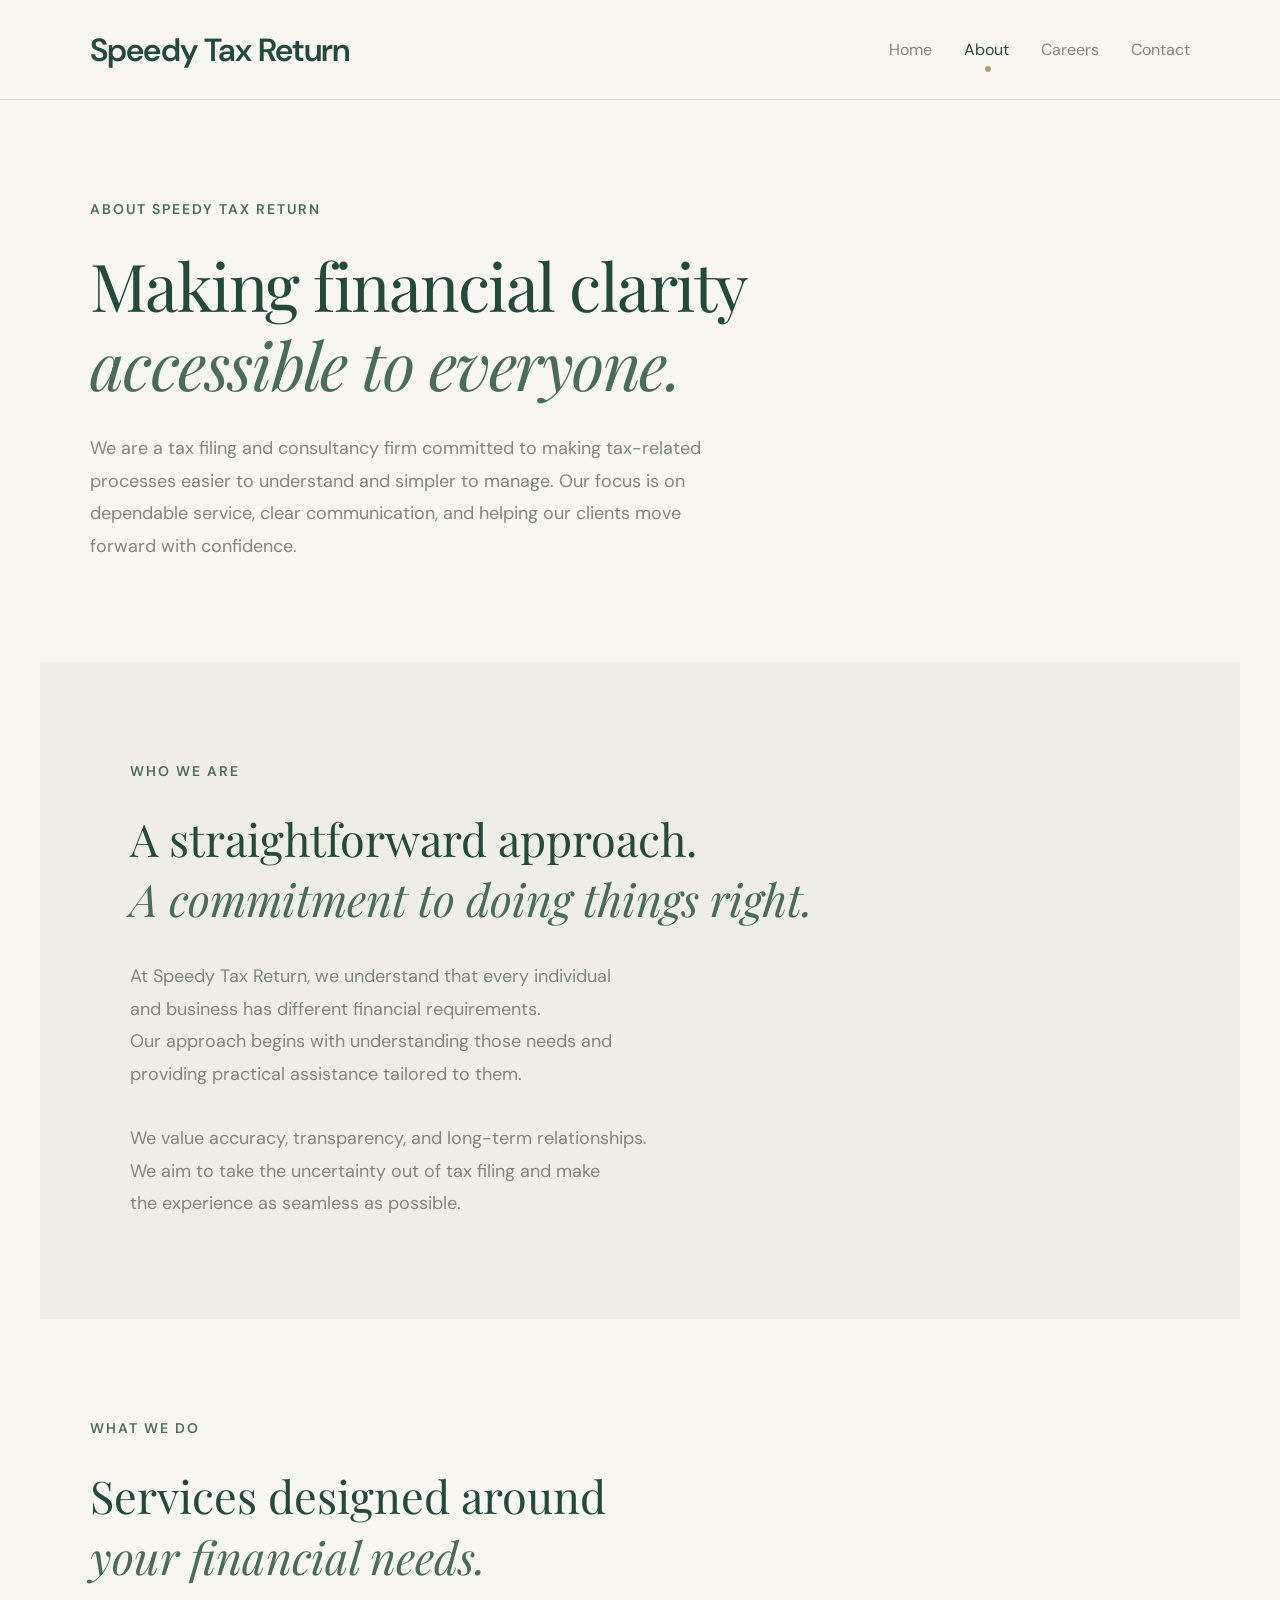
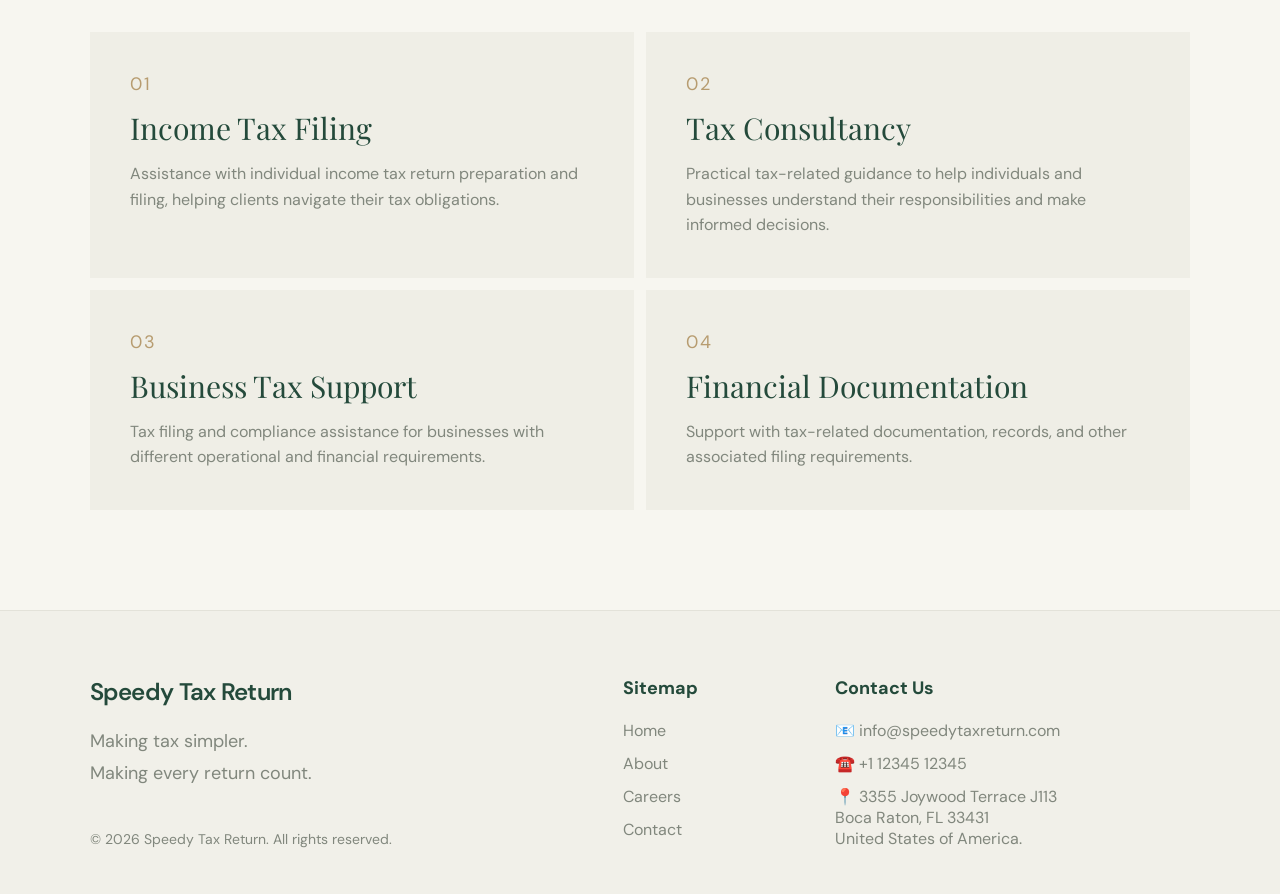
==== about.html @ 75166695 "initial commit" ====
<!DOCTYPE html>
<html lang="en">
<head>
  <meta charset="UTF-8">
  <meta name="viewport" content="width=device-width, initial-scale=1.0">

  <title>About Us | Speedy Tax Return</title>

  <link rel="preconnect" href="https://fonts.googleapis.com">
  <link rel="preconnect" href="https://fonts.gstatic.com" crossorigin>
  <link href="https://fonts.googleapis.com/css2?family=DM+Sans:wght@400;500;600;700&family=Playfair+Display:wght@400;500;600&display=swap" rel="stylesheet">

  <link rel="stylesheet" href="css/style.css">
</head>

<body>

<header class="header">
  <a href="index.html" class="brand">Speedy Tax Return</a>

  <button class="menu-toggle" aria-label="Toggle navigation" aria-expanded="false">
    <span></span>
    <span></span>
  </button>

  <nav class="navigation">
    <a href="index.html">Home</a>
    <a href="about.html" class="active">About</a>
    <a href="careers.html">Careers</a>
    <a href="#footer">Contact</a>
  </nav>
</header>

<main>

  <section class="page-hero">
    <span class="eyebrow">ABOUT SPEEDY TAX RETURN</span>

    <h1>
      Making financial clarity<br>
      <em>accessible to everyone.</em>
    </h1>

    <p>
      We are a tax filing and consultancy firm committed to making
      tax-related processes easier to understand and simpler to manage.
      Our focus is on dependable service, clear communication,
      and helping our clients move forward with confidence.
    </p>
  </section>

  <section class="about-intro">
    <span class="eyebrow">WHO WE ARE</span>

    <h2>
      A straightforward approach.<br>
      <em>A commitment to doing things right.</em>
    </h2>

    <p>
      At Speedy Tax Return, we understand that every individual
      and business has different financial requirements.
      Our approach begins with understanding those needs and
      providing practical assistance tailored to them.

      We value accuracy, transparency, and long-term relationships.
      We aim to take the uncertainty out of tax filing and make
      the experience as seamless as possible.
    </p>
  </section>

  <section class="services-section">

    <div class="services-heading">
      <span class="eyebrow">WHAT WE DO</span>

      <h2>
        Services designed around<br>
        <em>your financial needs.</em>
      </h2>
    </div>

    <div class="services-grid">

      <article class="service-card">
        <span class="service-number">01</span>
        <h3>Income Tax Filing</h3>
        <p>
          Assistance with individual income tax return preparation
          and filing, helping clients navigate their tax obligations.
        </p>
      </article>

      <article class="service-card">
        <span class="service-number">02</span>
        <h3>Tax Consultancy</h3>
        <p>
          Practical tax-related guidance to help individuals
          and businesses understand their responsibilities
          and make informed decisions.
        </p>
      </article>

      <article class="service-card">
        <span class="service-number">03</span>
        <h3>Business Tax Support</h3>
        <p>
          Tax filing and compliance assistance for businesses
          with different operational and financial requirements.
        </p>
      </article>

      <article class="service-card">
        <span class="service-number">04</span>
        <h3>Financial Documentation</h3>
        <p>
          Support with tax-related documentation, records,
          and other associated filing requirements.
        </p>
      </article>

    </div>
  </section>

</main>

<footer class="footer" id="footer">

  <div class="footer-brand">
    <a href="index.html" class="footer-company">Speedy Tax Return</a>

    <p>
      Making tax simpler.<br>
      Making every return count.
    </p>

    <span class="copyright">
      © 2026 Speedy Tax Return. All rights reserved.
    </span>
  </div>

  <div class="footer-columns">
    <div class="footer-column">
      <h3>Sitemap</h3>
      <a href="index.html">Home</a>
      <a href="about.html">About</a>
      <a href="careers.html">Careers</a>
      <a href="#footer">Contact</a>
    </div>

    <div class="footer-column">
      <h3>Contact Us</h3>
      <a href="mailto:info@speedytaxreturn.com">📧 info@speedytaxreturn.com</a>
      <a href="tel:+910000000000">☎️ +1 12345 12345</a>
      <p>📍 3355 Joywood Terrace J113<br>Boca Raton, FL 33431<br>United States of America.</p>
    </div>
  </div>

</footer>

<script src="js/script.js"></script>

</body>
</html>
---- css/style.css ----
/* =================================
   SPEEDY TAX RETURN
   GLOBAL DESIGN SYSTEM
================================= */

:root {
  --background: #F7F6F0;
  --surface: #EFEEE6;
  --green: #244A3B;
  --green-light: #496D59;
  --text: #303A32;
  --muted: #81877D;
  --border: #E3E2D9;
  --accent: #B79C70;

  --heading: 'Playfair Display', serif;
  --body: 'DM Sans', sans-serif;
  --container: 1200px;
}

* {
  margin: 0;
  padding: 0;
  box-sizing: border-box;
}

html {
  scroll-behavior: smooth;
  scroll-padding-top: 30px;
}

body {
  width: 100%;
  min-width: 320px;
  overflow-x: hidden;
  background: var(--background);
  color: var(--text);
  font-family: var(--body);
  -webkit-font-smoothing: antialiased;
}

a {
  color: inherit;
  text-decoration: none;
}

p {
  overflow-wrap: break-word;
}

/* =================================
   HEADER
================================= */

.header {
  width: 100%;
  min-height: 100px;
  padding: 0 7%;

  display: flex;
  align-items: center;
  justify-content: space-between;

  border-bottom: 1px solid var(--border);
  background: var(--background);

  position: relative;
  z-index: 10;
}

.brand {
  color: var(--green);
  font-size: 32px;
  font-weight: 600;
  letter-spacing: -0.7px;
  white-space: nowrap;
}

.navigation {
  display: flex;
  align-items: center;
  gap: 32px;
}

.navigation a {
  color: var(--muted);
  font-size: 16px;
  transition: color 0.3s ease;
  position: relative;
}

.navigation a:hover,
.navigation a.active {
  color: var(--green);
}

.navigation a.active::after {
  content: '';
  position: absolute;
  width: 6px;
  height: 6px;
  border-radius: 50%;
  background: var(--accent);
  bottom: -12px;
  left: 45%;
}

/* =================================
   COMMON TYPOGRAPHY
================================= */

.eyebrow {
  display: block;
  color: var(--green-light);
  font-size: 14px;
  font-weight: 600;
  letter-spacing: 2px;
  margin-bottom: 28px;
}

h1, h2 {
  font-family: var(--heading);
  font-weight: 400;
  color: var(--green);
}

h1 em, h2 em {
  color: var(--green-light);
  font-weight: 400;
}

.text-link {
  display: inline-flex;
  align-items: center;
  gap: 8px;

  color: var(--green);
  font-size: 16px;
  font-weight: 600;

  margin-top: 32px;
  padding-bottom: 2px;
  border-bottom: 1px solid var(--accent);

  transition: gap 0.3s ease;

  color: var(--green);
  font-size: 18px;
  font-weight: 500;
  border-bottom: 1px solid var(--accent);
  padding-bottom: 2px;
  white-space: nowrap;
}

.text-link:hover {
  gap: 12px;
}

/* =================================
   HOMEPAGE HERO
================================= */

.hero {
  width: 100%;
  min-height: 580px;
  padding: 100px 7%;

  display: flex;
  align-items: center;

  position: relative;
  overflow: hidden;
}

.hero-content {
  width: 100%;
  max-width: var(--container);
  position: relative;
  z-index: 2;
}

.hero h1,
.page-hero h1 {
  font-size: clamp(42px, 5.2vw, 66px);
  line-height: 1.2;
  letter-spacing: -1.5px;
}

.hero-content > p {
  max-width: 590px;
  margin-top: 24px;

  color: var(--muted);
  font-size: 18px;
  line-height: 1.8;
}

.hero-decoration {
  position: absolute;
  right: -120px;
  top: 65px;

  width: 430px;
  height: 430px;

  border: 1px solid #E5E4D9;
  border-radius: 50%;

  display: flex;
  align-items: center;
  justify-content: center;
  pointer-events: none;
}

.decoration-text {
  position: absolute;
  bottom: 55px;
  left: 50%;
  transform: translateX(-50%);

  white-space: nowrap;
  font-size: 8px;
  letter-spacing: 2px;
  color: var(--muted);
}

/* =================================
   INNER PAGE HERO
================================= */

.page-hero {
  width: 100%;
  padding: 100px 7%;
}

.page-hero > * {
  max-width: var(--container);
}

.page-hero .eyebrow {
  margin-bottom: 28px;
}

.page-hero > p {
  max-width: 620px;
  margin-top: 28px;

  color: var(--muted);
  font-size: 18px;
  line-height: 1.8;
}

/* =================================
   ABOUT PAGE
================================= */

.about-intro {
  max-width: 1200px;
  margin: auto;
  padding: 100px 7%;
  background: var(--surface);
}

.about-intro h2 {
  font-size: clamp(32px, 4vw, 45px);
}

.about-intro > p {
  color: var(--muted);
  font-size: 18px;
  line-height: 1.8;
  white-space: pre-line;
}

.services-section {
  padding: 100px 7%;
}

.services-heading,
.services-grid {
  max-width: var(--container);
}

.services-heading {
  margin-bottom: 45px;
}

.services-heading h2 {
  font-size: clamp(32px, 4vw, 45px);
  line-height: 1.35;
}

.services-grid {
  display: grid;
  grid-template-columns: repeat(2, minmax(0, 1fr));
  gap: 12px;
}

.service-card {
  min-width: 0;
  padding: 40px;
  background: var(--surface);
}

.service-number {
  color: var(--accent);
  font-size: 18px;
  letter-spacing: 2px;
}

.service-card h3 {
  margin-top: 12px;
  color: var(--green);
  font-family: var(--heading);
  font-weight: 400;
  font-size: 30px;
}

.service-card p {
  margin-top: 13px;
  color: var(--muted);
  font-size: 16px;
  line-height: 1.6;
}

/* =================================
   CAREERS PAGE
================================= */

.careers-content {
  max-width: 1200px;
  margin: auto;
  padding: 100px 7%;
}

.careers-heading {
  display: flex;
  justify-content: space-between;
  align-items: end;
  gap: 35px;
  margin-bottom: 24px;
}

.careers-heading .eyebrow {
  margin-bottom: 12px;
}

.careers-heading h2 {
  font-size: 42px;
}

.careers-heading > p {
  max-width: 350px;
  color: var(--muted);
  font-size: 14px;
  line-height: 1.9;
}

.job-list {
  width: 100%;
  border-top: 1px solid var(--border);
}

.job-item {
  min-height: 80px;
  padding: 25px 10px;

  display: flex;
  justify-content: space-between;
  align-items: center;
  gap: 20px;

  border-bottom: 1px solid var(--border);
  transition: padding 0.3s ease;
}

.job-item:hover {
  padding-left: 25px;
  background: var(--surface);
}

.job-item h3 {
  color: var(--green);
  font-family: var(--heading);
  font-size: 24px;
  font-weight: 400;
  margin-bottom: 8px;
}

.job-item span {
  font-size: 16px;
  color: var(--muted);
}

.job-item a {
  color: var(--green);
  font-size: 18px;
  font-weight: 500;
  border-bottom: 1px solid var(--accent);
  padding-bottom: 2px;
  white-space: nowrap;
}

.general-application {
  margin-top: 70px;
  padding: 40px;
  background: var(--surface);
}

.general-application h3 {
  color: var(--green);
  font-family: var(--heading);
  font-size: 30px;
  font-weight: 400;
}

.general-application p {
  color: var(--muted);
  font-size: 18px;
  margin-top: 12px;
  line-height: 1.8;
}

/* =================================
   FOOTER
================================= */

.footer {
  width: 100%;
  padding: 65px 7% 45px;

  border-top: 1px solid var(--border);
  background: #F1F0E9;

  display: grid;
  grid-template-columns: 1fr 1.2fr;
  gap: 60px;
}

.footer-brand {
  display: flex;
  flex-direction: column;
  align-items: flex-start;
}

.footer-company {
  color: var(--green);
  font-size: 24px;
  font-weight: 600;
  letter-spacing: -0.7px;
}

.footer-brand > p {
  color: var(--muted);
  font-size: 18px;
  line-height: 1.8;
  margin-top: 18px;
}

.copyright {
  color: var(--muted);
  font-size: 14px;
  padding-top: 40px;
}

.footer-columns {
  display: grid;
  grid-template-columns: 1fr 2fr;
  gap: 35px;
  min-width: 0;
}

.footer-column {
  min-width: 0;
  display: flex;
  flex-direction: column;
  align-items: flex-start;
  gap: 12px;
}

.footer-column h3 {
  color: var(--green);
  font-size: 18px;
  margin-bottom: 8px;
}

.footer-column a,
.footer-column p {
  color: var(--muted);
  font-size: 16px;
  overflow-wrap: anywhere;
  transition: color 0.3s ease;
}

.footer-column a:hover {
  color: var(--green);
}

/* =================================
   MOBILE MENU
================================= */

.menu-toggle {
  display: none;
  border: 0;
  background: transparent;
  cursor: pointer;
  padding: 8px;
}

.menu-toggle span {
  display: block;
  width: 23px;
  height: 2px;
  background: var(--green);
  margin: 6px 0;
  transition: 0.3s ease;
}

/* =================================
   RESPONSIVE DESIGN
================================= */

@media (max-width: 768px) {

  .header {
    min-height: 78px;
    padding: 0 6%;
  }

  .brand {
    font-size: 17px;
  }

  .menu-toggle {
    display: block;
  }

  .navigation {
    display: none;
    position: absolute;
    top: 78px;
    left: 0;

    width: 100%;
    padding: 25px 6%;

    background: var(--background);
    border-bottom: 1px solid var(--border);

    flex-direction: column;
    align-items: flex-start;
    gap: 24px;
  }

  .navigation.open {
    display: flex;
  }

  .navigation a.active::after {
    display: none;
  }

  .hero {
    min-height: 540px;
    padding: 85px 7%;
  }

  .hero h1,
  .page-hero h1 {
    font-size: 43px;
  }

  .hero-decoration {
    right: -300px;
    opacity: 0.35;
  }

  .page-hero {
    padding: 80px 7%;
  }

  .about-intro {
    padding: 75px 7%;
  }

  .services-section {
    padding: 75px 7%;
  }

  .service-card {
    padding: 28px;
  }

  .values-section {
    padding: 75px 7%;
  }

  .values-grid {
    grid-template-columns: 1fr;
    gap: 30px;
  }

  .careers-content {
    padding: 75px 7%;
  }

  .careers-heading {
    flex-direction: column;
    align-items: flex-start;
    gap: 20px;
  }

  .careers-heading h2 {
    font-size: 34px;
  }

  .footer {
    grid-template-columns: 1fr;
    gap: 45px;
    padding: 50px 7% 35px;
  }

  .copyright {
    margin-top: 25px;
    padding-top: 0;
  }
}

/* =================================
   SMALL MOBILE SCREENS
================================= */

@media (max-width: 480px) {

  .hero h1,
  .page-hero h1 {
    font-size: 37px;
  }

  .hero-content > p,
  .page-hero > p {
    font-size: 13px;
  }

  .services-grid {
    grid-template-columns: 1fr;
  }

  .service-card {
    padding: 30px 25px;
  }

  .values-section h2 {
    font-size: 32px;
  }

  .job-item {
    align-items: flex-start;
    flex-direction: column;
    gap: 15px;
  }

  .general-application {
    padding: 30px 25px;
  }

  .footer-columns {
    grid-template-columns: 1fr 1fr;
    gap: 20px;
  }

  .footer-company {
    font-size: 19px;
  }
}

@media (prefers-reduced-motion: reduce) {
  html {
    scroll-behavior: auto;
  }

  *,
  *::before,
  *::after {
    transition-duration: 0.01ms !important;
  }
}
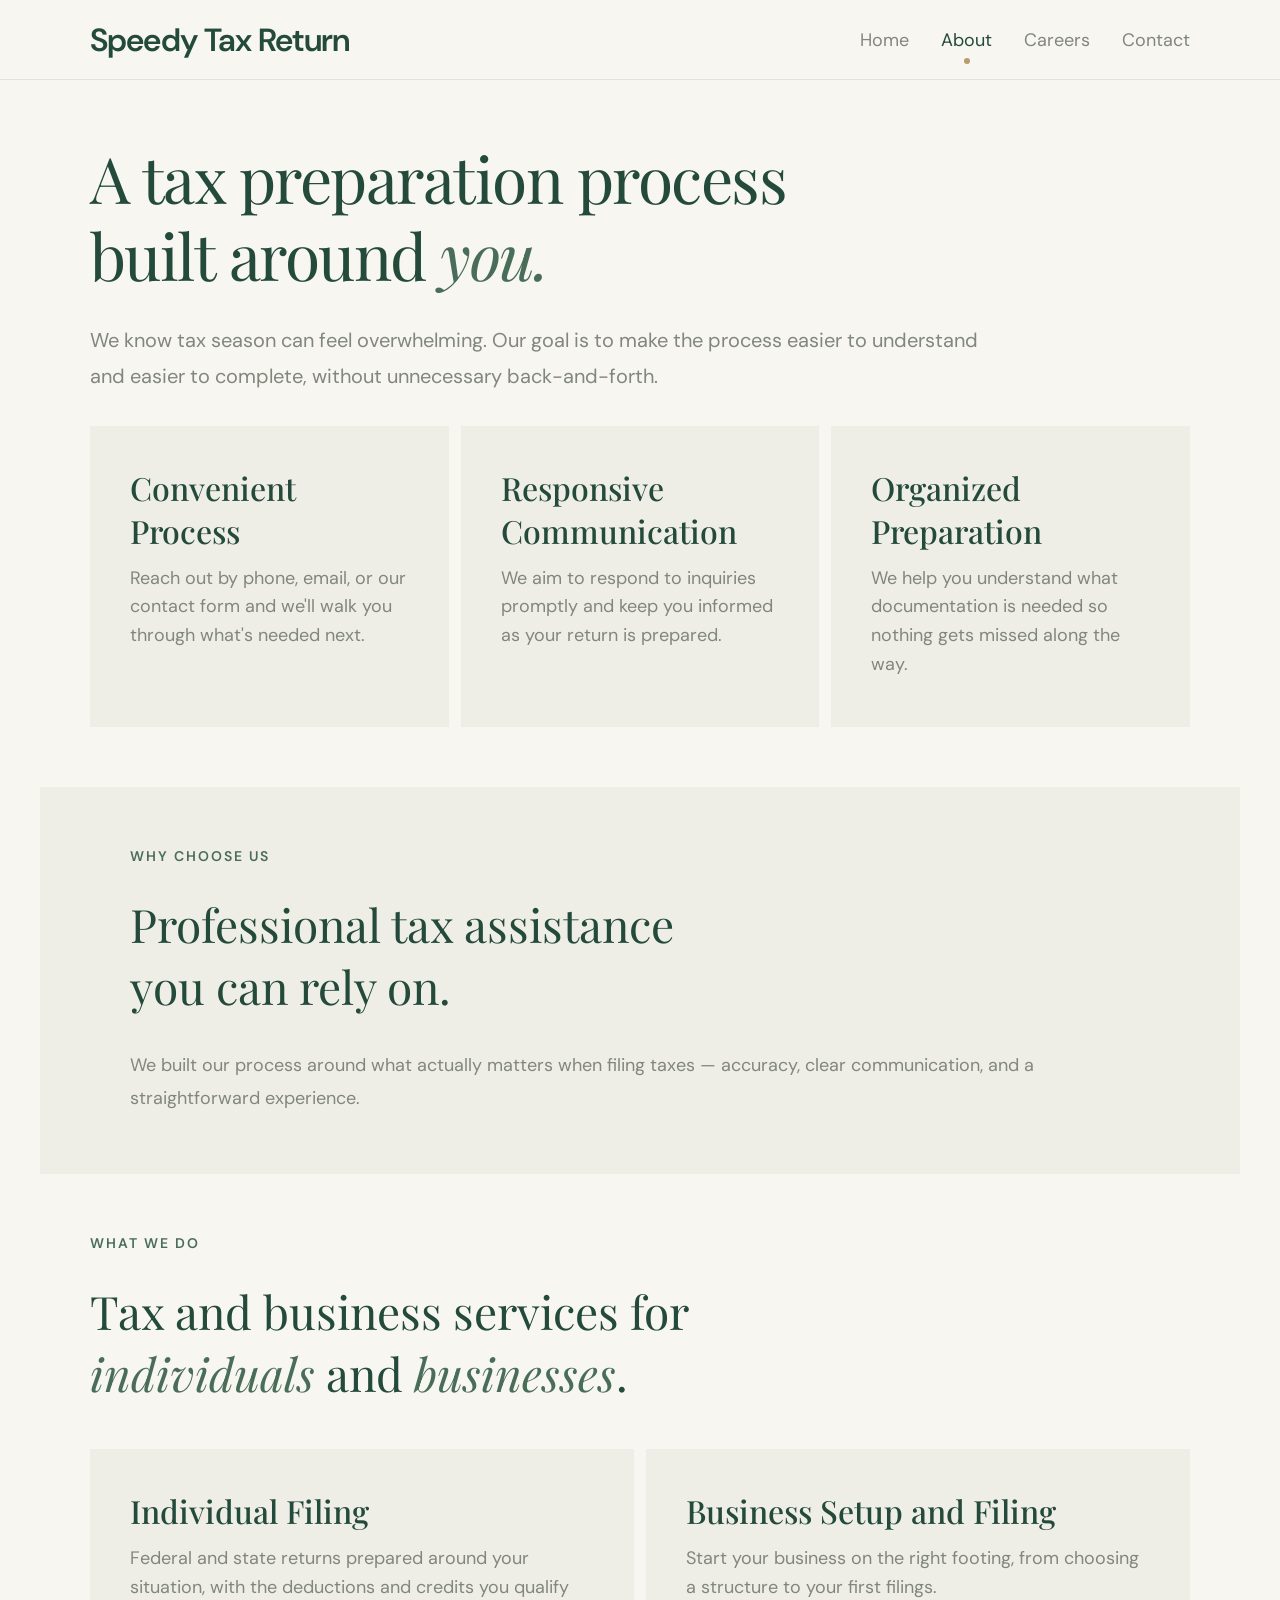
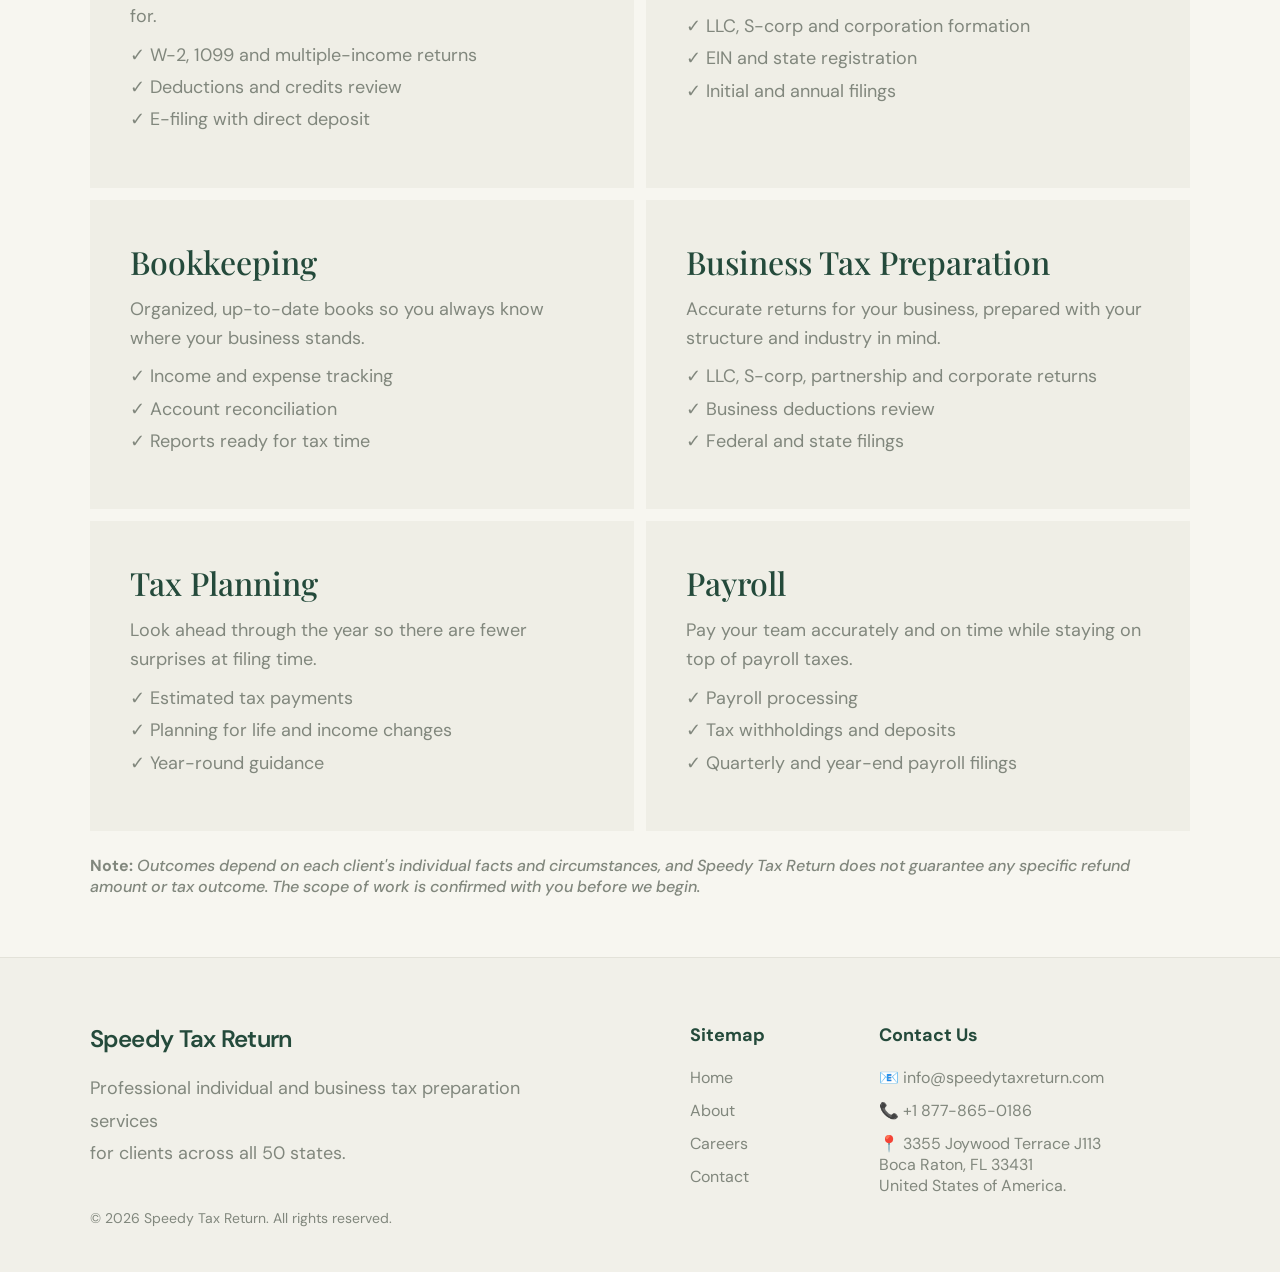
==== commit 5c4beb27: "updates" ====
--- a/about.html
+++ b/about.html
@@ -32,94 +32,169 @@
 </header>
 
 <main>
-
+<!-- 
   <section class="page-hero">
-    <span class="eyebrow">ABOUT SPEEDY TAX RETURN</span>
-
     <h1>
-      Making financial clarity<br>
-      <em>accessible to everyone.</em>
+      A tax preparation process<br>built around <em>you.</em>
     </h1>
 
     <p>
-      We are a tax filing and consultancy firm committed to making
-      tax-related processes easier to understand and simpler to manage.
-      Our focus is on dependable service, clear communication,
-      and helping our clients move forward with confidence.
+      We know tax season can feel overwhelming. Our goal is to make the process easier to understand and easier to complete, without unnecessary back-and-forth.
+    </p>
+
+    <div>
+        <li>Convenient Process</li>
+        Reach out by phone, email, or our contact form and we'll walk you through what's needed next.
+        
+        <li>Responsive Communication</li>
+        We aim to respond to inquiries promptly and keep you informed as your return is prepared.
+        
+        <li>Organized Preparation</li>
+        We help you understand what documentation is needed so nothing gets missed along the way.
+    </div>
+  </section> -->
+
+
+  <section class="page-hero">
+
+      <h1>
+        A tax preparation process<br>built around <em>you.</em>
+      </h1>
+
+      <p>
+        We know tax season can feel overwhelming. Our goal is to make the process easier to understand and easier to complete, without unnecessary back-and-forth.
+      </p>
+
+    <section class="services-section">
+      <div class="services-heading">
+        <div class="services-grid">
+
+          <article class="service-card">
+            <span class="service-number"></span>
+            <h3>Convenient<br>Process</h3>
+            <p>
+                Reach out by phone, email, or our contact form and we'll walk you through what's needed next.
+            </p>
+          </article>
+
+          <article class="service-card">
+            <span class="service-number"></span>
+            <h3>Responsive Communication</h3>
+            <p>
+                We aim to respond to inquiries promptly and keep you informed as your return is prepared.
+            </p>
+          </article>
+
+          <article class="service-card">
+            <span class="service-number"></span>
+            <h3>Organized Preparation</h3>
+            <p>
+                We help you understand what documentation is needed so nothing gets missed along the way.
+            </p>
+          </article>
+        </div>
+    </div>
+  </section>
+</section>
+
+
+  <section class="about-intro">
+    <span class="eyebrow">WHY CHOOSE US</span>
+
+    <h2>
+     Professional tax assistance <br>you can rely on.
+    </h2>
+
+    <p>
+      We built our process around what actually matters when filing taxes — accuracy, clear communication, and a straightforward experience.
     </p>
   </section>
 
-  <section class="about-intro">
-    <span class="eyebrow">WHO WE ARE</span>
-
-    <h2>
-      A straightforward approach.<br>
-      <em>A commitment to doing things right.</em>
-    </h2>
-
-    <p>
-      At Speedy Tax Return, we understand that every individual
-      and business has different financial requirements.
-      Our approach begins with understanding those needs and
-      providing practical assistance tailored to them.
-
-      We value accuracy, transparency, and long-term relationships.
-      We aim to take the uncertainty out of tax filing and make
-      the experience as seamless as possible.
-    </p>
-  </section>
-
   <section class="services-section">
 
     <div class="services-heading">
       <span class="eyebrow">WHAT WE DO</span>
 
       <h2>
-        Services designed around<br>
-        <em>your financial needs.</em>
+        Tax and business services for <br><em>individuals</em> and <em>businesses</em>.
       </h2>
     </div>
 
     <div class="services-grid">
 
       <article class="service-card">
-        <span class="service-number">01</span>
-        <h3>Income Tax Filing</h3>
+        <span class="service-number"></span>
+        <h3>Individual Filing</h3>
         <p>
-          Assistance with individual income tax return preparation
-          and filing, helping clients navigate their tax obligations.
+          Federal and state returns prepared around your situation, with the deductions and credits you qualify for.
+            <li>W-2, 1099 and multiple-income returns</li>
+            <li>Deductions and credits review</li>
+            <li>E-filing with direct deposit</li>
         </p>
       </article>
 
       <article class="service-card">
-        <span class="service-number">02</span>
-        <h3>Tax Consultancy</h3>
+          <span class="service-number"></span>
+          <h3>Business Setup and Filing</h3>
+          <p>
+            Start your business on the right footing, from choosing a structure to your first filings.
+              <li>LLC, S-corp and corporation formation</li>
+              <li>EIN and state registration</li>
+              <li>Initial and annual filings</li>
+          </p>
+      </article>
+
+      <article class="service-card">
+          <span class="service-number"></span>
+          <h3>Bookkeeping</h3>
+          <p>
+            Organized, up-to-date books so you always know where your business stands.
+              <li>Income and expense tracking</li>
+              <li>Account reconciliation</li>
+              <li>Reports ready for tax time</li>
+          </p>
+      </article>
+
+      <article class="service-card">
+          <span class="service-number"></span>
+          <h3>Business Tax Preparation</h3>
+          <p>
+            Accurate returns for your business, prepared with your structure and industry in mind.
+              <li>LLC, S-corp, partnership and corporate returns</li>
+              <li>Business deductions review</li>
+              <li>Federal and state filings</li>
+          </p>
+      </article>
+
+      <article class="service-card">
+          <span class="service-number"></span>
+          <h3>Tax Planning</h3>
+          <p>
+            Look ahead through the year so there are fewer surprises at filing time.
+              <li>Estimated tax payments</li>
+              <li>Planning for life and income changes</li>
+              <li>Year-round guidance</li>
+          </p>
+      </article>
+
+      <article class="service-card">
+          <span class="service-number"></span>
+          <h3>Payroll</h3>
+          <p>
+            Pay your team accurately and on time while staying on top of payroll taxes.
+              <li>Payroll processing</li>
+              <li>Tax withholdings and deposits</li>
+              <li>Quarterly and year-end payroll filings</li>
+          </p>
+      </article>
+    </div>
+
+    <div class="service-disclaimer">
         <p>
-          Practical tax-related guidance to help individuals
-          and businesses understand their responsibilities
-          and make informed decisions.
+            <strong>Note:</strong> <em>Outcomes depend on each client's individual facts and circumstances, and Speedy Tax Return does not guarantee any specific refund amount or tax outcome. The scope of work is confirmed with you before we begin.</em>
         </p>
-      </article>
-
-      <article class="service-card">
-        <span class="service-number">03</span>
-        <h3>Business Tax Support</h3>
-        <p>
-          Tax filing and compliance assistance for businesses
-          with different operational and financial requirements.
-        </p>
-      </article>
-
-      <article class="service-card">
-        <span class="service-number">04</span>
-        <h3>Financial Documentation</h3>
-        <p>
-          Support with tax-related documentation, records,
-          and other associated filing requirements.
-        </p>
-      </article>
-
-    </div>
+    </div>
+    
   </section>
 
 </main>
@@ -130,8 +205,8 @@
     <a href="index.html" class="footer-company">Speedy Tax Return</a>
 
     <p>
-      Making tax simpler.<br>
-      Making every return count.
+      Professional individual and business tax preparation
+      services <br>for clients across all 50 states.
     </p>
 
     <span class="copyright">
@@ -151,7 +226,7 @@
     <div class="footer-column">
       <h3>Contact Us</h3>
       <a href="mailto:info@speedytaxreturn.com">📧 info@speedytaxreturn.com</a>
-      <a href="tel:+910000000000">☎️ +1 12345 12345</a>
+      <a href="tel:+910000000000">📞 +1 877-865-0186</a>
       <p>📍 3355 Joywood Terrace J113<br>Boca Raton, FL 33431<br>United States of America.</p>
     </div>
   </div>
--- a/css/style.css
+++ b/css/style.css
@@ -1,4 +1,3 @@
-
 /* =================================
    SPEEDY TAX RETURN
    GLOBAL DESIGN SYSTEM
@@ -55,18 +54,20 @@
 
 .header {
   width: 100%;
-  min-height: 100px;
+  min-height: 80px;
   padding: 0 7%;
 
   display: flex;
+  position: sticky;
   align-items: center;
   justify-content: space-between;
 
   border-bottom: 1px solid var(--border);
+  
+  top: 0;
+  left: 0;
+  z-index: 9999;
   background: var(--background);
-
-  position: relative;
-  z-index: 10;
 }
 
 .brand {
@@ -85,7 +86,7 @@
 
 .navigation a {
   color: var(--muted);
-  font-size: 16px;
+  font-size: 18px;
   transition: color 0.3s ease;
   position: relative;
 }
@@ -136,15 +137,323 @@
   gap: 8px;
 
   color: var(--green);
-  font-size: 16px;
+  font-size: 20px;
   font-weight: 600;
 
-  margin-top: 32px;
+  margin-top: 12px;
   padding-bottom: 2px;
   border-bottom: 1px solid var(--accent);
 
   transition: gap 0.3s ease;
-
+  white-space: nowrap;
+}
+
+.text-link:hover {
+  gap: 12px;
+}
+
+/* =================================
+   HOMEPAGE HERO
+================================= */
+
+.hero {
+  width: 100%;
+  min-height: 580px;
+  padding: 60px 7%;
+
+  display: flex;
+  align-items: center;
+
+  position: relative;
+  overflow: hidden;
+}
+
+.hero-content {
+  width: 100%;
+  max-width: var(--container);
+  position: relative;
+  z-index: 2;
+}
+
+.hero h1,
+.page-hero h1 {
+  font-size: 64px;
+  line-height: 1.2;
+  letter-spacing: -1.5px;
+}
+
+.info-card {
+    max-width: 675px;
+    font-size: 20px;
+    margin-top: 40px;
+    padding: 24px;
+    background: var(--surface);
+}
+
+.info-card h2 {
+    font-family: var(--body);
+    font-weight: 500;
+}
+
+.info-card p {
+    font-size: 20px;
+    margin-top: 12px;
+    color: var(--muted);
+
+}
+
+.hero-content > p {
+  max-width: 900px;
+  margin-top: 24px;
+
+  color: var(--muted);
+  font-size: 20px;
+  line-height: 1.8;
+}
+
+
+/* =================================
+   PAGE HERO SERVICES OVERRIDES
+================================= */
+
+.page-hero .services-section {
+    width: 100%;
+    max-width: var(--container);
+    margin: auto;
+    margin-top: 32px;
+    padding: 0;
+}
+
+.page-hero .services-heading {
+    max-width: 100%;
+    margin: 0;
+}
+
+.page-hero .services-grid {
+    max-width: 100%;
+    grid-template-columns: repeat(3, minmax(0, 1fr));
+    /*gap: 16px;*/
+}
+
+
+.hero-decoration {
+  position: absolute;
+  right: -120px;
+  top: 65px;
+
+  width: 430px;
+  height: 430px;
+
+  border: 1px solid #E5E4D9;
+  border-radius: 50%;
+
+  display: flex;
+  align-items: center;
+  justify-content: center;
+  pointer-events: none;
+}
+
+.decoration-text {
+  position: absolute;
+  bottom: 55px;
+  left: 50%;
+  transform: translateX(-50%);
+
+  white-space: nowrap;
+  font-size: 8px;
+  letter-spacing: 2px;
+  color: var(--muted);
+}
+
+
+
+/* =================================
+   INNER PAGE HERO
+================================= */
+
+.page-hero {
+  width: 100%;
+  padding: 60px 7%;
+}
+
+.page-hero > * {
+  max-width: var(--container);
+}
+
+.page-hero .eyebrow {
+  margin-bottom: 28px;
+}
+
+.page-hero > p {
+  max-width: 900px;
+  margin-top: 28px;
+
+  color: var(--muted);
+  font-size: 20px;
+  line-height: 1.8;
+}
+
+/* =================================
+   ABOUT PAGE
+================================= */
+
+.about-intro {
+  max-width: 1200px;
+  margin: auto;
+  padding: 60px 7%;
+  background: var(--surface);
+}
+
+.about-intro h2 {
+  font-size: 46px;
+}
+
+.about-intro > p {
+  color: var(--muted);
+  font-size: 18px;
+  line-height: 1.8;
+  white-space: pre-line;
+}
+
+.services-section {
+  padding: 60px 7%;
+}
+
+.services-heading,
+.services-grid {
+  max-width: var(--container);
+}
+
+.services-heading {
+  margin-bottom: 45px;
+}
+
+.services-heading h2 {
+  font-size: 46px;
+  line-height: 1.35;
+}
+
+.services-grid {
+  display: grid;
+  grid-template-columns: repeat(2, minmax(0, 1fr));
+  gap: 12px;
+}
+
+.service-card {
+  min-width: 0;
+  padding: 40px;
+  background: var(--surface);
+}
+
+.service-number {
+  color: var(--accent);
+  font-size: 18px;
+  letter-spacing: 2px;
+}
+
+.service-card h3 {
+  color: var(--green);
+  font-family: var(--heading);
+  font-weight: 500;
+  font-size: 32px;
+}
+
+.service-card p {
+  margin-top: 12px;
+  color: var(--muted);
+  font-size: 18px;
+  line-height: 1.6;
+  margin-bottom: 8px;
+}
+
+.service-card li {
+  font-size: 18px;
+  color: var(--muted);
+  line-height: 1.8;
+  list-style-position: inside;
+}
+
+.service-card li::marker {
+  content: "✓ ";
+}
+
+.service-disclaimer {
+    margin-top: 24px;
+    color: var(--muted);
+    font-size: 16px;
+    font-weight: 500;
+}
+
+/* =================================
+   CAREERS PAGE
+================================= */
+
+.careers-content {
+  max-width: 1200px;
+  margin: auto;
+  padding: 0 7% 40px 7%;
+}
+
+.careers-heading {
+  display: flex;
+  justify-content: space-between;
+  align-items: end;
+  gap: 35px;
+  margin-bottom: 24px;
+}
+
+.careers-heading .eyebrow {
+  margin-bottom: 12px;
+}
+
+.careers-heading h2 {
+  font-size: 42px;
+}
+
+.careers-heading > p {
+  max-width: 350px;
+  color: var(--muted);
+  font-size: 14px;
+  line-height: 1.8;
+}
+
+.job-list {
+  width: 100%;
+  border-top: 1px solid var(--border);
+}
+
+.job-item {
+  min-height: 80px;
+  padding: 25px 10px;
+
+  display: flex;
+  justify-content: space-between;
+  align-items: center;
+  gap: 20px;
+
+  border-bottom: 1px solid var(--border);
+  transition: padding 0.3s ease;
+}
+
+.job-item:hover {
+  padding-left: 25px;
+  background: var(--surface);
+}
+
+.job-item h3 {
+  color: var(--green);
+  font-family: var(--heading);
+  font-size: 24px;
+  font-weight: 400;
+  margin-bottom: 8px;
+}
+
+.job-item span {
+  font-size: 16px;
+  color: var(--muted);
+}
+
+.job-item a {
   color: var(--green);
   font-size: 18px;
   font-weight: 500;
@@ -153,255 +462,6 @@
   white-space: nowrap;
 }
 
-.text-link:hover {
-  gap: 12px;
-}
-
-/* =================================
-   HOMEPAGE HERO
-================================= */
-
-.hero {
-  width: 100%;
-  min-height: 580px;
-  padding: 100px 7%;
-
-  display: flex;
-  align-items: center;
-
-  position: relative;
-  overflow: hidden;
-}
-
-.hero-content {
-  width: 100%;
-  max-width: var(--container);
-  position: relative;
-  z-index: 2;
-}
-
-.hero h1,
-.page-hero h1 {
-  font-size: clamp(42px, 5.2vw, 66px);
-  line-height: 1.2;
-  letter-spacing: -1.5px;
-}
-
-.hero-content > p {
-  max-width: 590px;
-  margin-top: 24px;
-
-  color: var(--muted);
-  font-size: 18px;
-  line-height: 1.8;
-}
-
-.hero-decoration {
-  position: absolute;
-  right: -120px;
-  top: 65px;
-
-  width: 430px;
-  height: 430px;
-
-  border: 1px solid #E5E4D9;
-  border-radius: 50%;
-
-  display: flex;
-  align-items: center;
-  justify-content: center;
-  pointer-events: none;
-}
-
-.decoration-text {
-  position: absolute;
-  bottom: 55px;
-  left: 50%;
-  transform: translateX(-50%);
-
-  white-space: nowrap;
-  font-size: 8px;
-  letter-spacing: 2px;
-  color: var(--muted);
-}
-
-/* =================================
-   INNER PAGE HERO
-================================= */
-
-.page-hero {
-  width: 100%;
-  padding: 100px 7%;
-}
-
-.page-hero > * {
-  max-width: var(--container);
-}
-
-.page-hero .eyebrow {
-  margin-bottom: 28px;
-}
-
-.page-hero > p {
-  max-width: 620px;
-  margin-top: 28px;
-
-  color: var(--muted);
-  font-size: 18px;
-  line-height: 1.8;
-}
-
-/* =================================
-   ABOUT PAGE
-================================= */
-
-.about-intro {
-  max-width: 1200px;
-  margin: auto;
-  padding: 100px 7%;
-  background: var(--surface);
-}
-
-.about-intro h2 {
-  font-size: clamp(32px, 4vw, 45px);
-}
-
-.about-intro > p {
-  color: var(--muted);
-  font-size: 18px;
-  line-height: 1.8;
-  white-space: pre-line;
-}
-
-.services-section {
-  padding: 100px 7%;
-}
-
-.services-heading,
-.services-grid {
-  max-width: var(--container);
-}
-
-.services-heading {
-  margin-bottom: 45px;
-}
-
-.services-heading h2 {
-  font-size: clamp(32px, 4vw, 45px);
-  line-height: 1.35;
-}
-
-.services-grid {
-  display: grid;
-  grid-template-columns: repeat(2, minmax(0, 1fr));
-  gap: 12px;
-}
-
-.service-card {
-  min-width: 0;
-  padding: 40px;
-  background: var(--surface);
-}
-
-.service-number {
-  color: var(--accent);
-  font-size: 18px;
-  letter-spacing: 2px;
-}
-
-.service-card h3 {
-  margin-top: 12px;
-  color: var(--green);
-  font-family: var(--heading);
-  font-weight: 400;
-  font-size: 30px;
-}
-
-.service-card p {
-  margin-top: 13px;
-  color: var(--muted);
-  font-size: 16px;
-  line-height: 1.6;
-}
-
-/* =================================
-   CAREERS PAGE
-================================= */
-
-.careers-content {
-  max-width: 1200px;
-  margin: auto;
-  padding: 100px 7%;
-}
-
-.careers-heading {
-  display: flex;
-  justify-content: space-between;
-  align-items: end;
-  gap: 35px;
-  margin-bottom: 24px;
-}
-
-.careers-heading .eyebrow {
-  margin-bottom: 12px;
-}
-
-.careers-heading h2 {
-  font-size: 42px;
-}
-
-.careers-heading > p {
-  max-width: 350px;
-  color: var(--muted);
-  font-size: 14px;
-  line-height: 1.9;
-}
-
-.job-list {
-  width: 100%;
-  border-top: 1px solid var(--border);
-}
-
-.job-item {
-  min-height: 80px;
-  padding: 25px 10px;
-
-  display: flex;
-  justify-content: space-between;
-  align-items: center;
-  gap: 20px;
-
-  border-bottom: 1px solid var(--border);
-  transition: padding 0.3s ease;
-}
-
-.job-item:hover {
-  padding-left: 25px;
-  background: var(--surface);
-}
-
-.job-item h3 {
-  color: var(--green);
-  font-family: var(--heading);
-  font-size: 24px;
-  font-weight: 400;
-  margin-bottom: 8px;
-}
-
-.job-item span {
-  font-size: 16px;
-  color: var(--muted);
-}
-
-.job-item a {
-  color: var(--green);
-  font-size: 18px;
-  font-weight: 500;
-  border-bottom: 1px solid var(--accent);
-  padding-bottom: 2px;
-  white-space: nowrap;
-}
-
 .general-application {
   margin-top: 70px;
   padding: 40px;
@@ -423,6 +483,283 @@
 }
 
 /* =================================
+   CAREER APPLICATION SECTION
+================================= */
+
+.application-section {
+  width: 100%;
+  padding: 95px 7%;
+  background: var(--surface);
+}
+
+.application-heading {
+  max-width: 1200px;
+  margin: 0 auto 24px;
+}
+
+.application-heading .eyebrow {
+  margin-bottom: 10px;
+}
+
+.application-heading h2 {
+  font-size: 42px;
+}
+
+.application-heading > p {
+  max-width: 570px;
+  margin-top: 20px;
+  color: var(--muted);
+  font-size: 14px;
+  line-height: 1.8;
+}
+
+.application-form {
+  max-width: 1200px;
+  margin: 0 auto;
+  padding: 50px;
+  background: var(--background);
+  border: 1px solid var(--border);
+}
+
+/* FORM SECTION HEADINGS */
+
+.form-section-title {
+  display: flex;
+  align-items: center;
+  justify-content: space-between;
+  padding-bottom: 20px;
+  margin-bottom: 30px;
+  border-bottom: 1px solid var(--border);
+}
+
+.form-section-title:not(:first-of-type) {
+  margin-top: 40px;
+}
+
+.form-section-title h3 {
+  color: var(--green);
+  font-family: var(--heading);
+  font-size: 24px;
+  font-weight: 400;
+}
+
+.form-section-title span {
+  color: var(--accent);
+  font-size: 14px;
+  letter-spacing: 1.5px;
+}
+
+/* FORM GRID */
+
+.form-grid {
+  display: grid;
+  grid-template-columns: repeat(2, minmax(0, 1fr));
+  gap: 25px 25px;
+}
+
+.form-group {
+  display: flex;
+  flex-direction: column;
+  min-width: 0;
+  gap: 11px;
+}
+
+.full-width {
+  grid-column: 1 / -1;
+}
+
+.form-group label {
+  color: var(--green);
+  font-size: 14px;
+  font-weight: 600;
+}
+
+.form-group input,
+.form-group select,
+.form-group textarea {
+  width: 100%;
+  min-width: 0;
+  padding: 15px 16px;
+
+  background: #FAF9F5;
+  border: 1px solid var(--border);
+  border-radius: 3px;
+
+  color: var(--text);
+  font-family: var(--body);
+  font-size: 14px;
+
+  outline: none;
+  transition: border-color 0.3s ease;
+}
+
+.form-group input:focus,
+.form-group select:focus,
+.form-group textarea:focus {
+  border-color: var(--green-light);
+}
+
+.form-group input::placeholder,
+.form-group textarea::placeholder {
+  color: #A4A79D;
+}
+
+.form-group textarea {
+  resize: vertical;
+  min-height: 135px;
+  line-height: 1.8;
+}
+
+.form-group select {
+  cursor: pointer;
+}
+
+.form-group input[type="file"] {
+  display: none;
+}
+
+/* RESUME UPLOAD */
+
+.upload-area {
+  width: 100%;
+  min-height: 190px;
+
+  border: 1px dashed #B9BDAF;
+  background: #FAF9F5;
+
+  display: flex;
+  justify-content: center;
+  align-items: center;
+
+  text-align: center;
+  cursor: pointer;
+
+  transition: background 0.3s ease, border-color 0.3s ease;
+}
+
+.upload-area:hover,
+.upload-area.dragging {
+  background: #F0F1E9;
+  border-color: var(--green-light);
+}
+
+.upload-content {
+  padding: 25px;
+  pointer-events: none;
+}
+
+.upload-icon {
+  width: 38px;
+  height: 38px;
+  margin: 0 auto 15px;
+
+  display: flex;
+  align-items: center;
+  justify-content: center;
+
+  border-radius: 50%;
+  background: #E8EADF;
+
+  color: var(--green);
+  font-size: 22px;
+}
+
+.upload-title {
+  color: var(--green);
+  font-size: 13px;
+  font-weight: 600;
+}
+
+.upload-description {
+  margin-top: 9px;
+  color: var(--muted);
+  font-size: 11px;
+}
+
+.file-name {
+  display: block;
+  margin-top: 13px;
+  color: var(--green-light);
+  font-size: 14px;
+  overflow-wrap: anywhere;
+}
+
+/* PRIVACY CONSENT */
+
+.consent-group {
+  display: flex;
+  align-items: flex-start;
+  gap: 12px;
+  margin-top: 35px;
+}
+
+.consent-group input {
+  margin-top: 3px;
+  accent-color: var(--green);
+  flex-shrink: 0;
+  cursor: pointer;
+}
+
+.consent-group label {
+  color: var(--muted);
+  font-size: 12px;
+  line-height: 1.8;
+  cursor: pointer;
+}
+
+/* SUBMIT BUTTON */
+
+.form-submit {
+  margin-top: 35px;
+  padding-top: 30px;
+  border-top: 1px solid var(--border);
+}
+
+.form-submit button {
+  display: inline-flex;
+  align-items: center;
+  justify-content: center;
+  gap: 18px;
+
+  padding: 16px 27px;
+
+  background: var(--green);
+  border: 1px solid var(--green);
+  border-radius: 3px;
+
+  color: #FFFFFF;
+  font-family: var(--body);
+  font-size: 16px;
+  font-weight: 600;
+
+  cursor: pointer;
+  transition: background 0.3s ease;
+}
+
+.form-submit button:hover {
+  background: var(--green-light);
+}
+
+.form-submit button:disabled {
+  opacity: 0.6;
+  cursor: not-allowed;
+}
+
+.form-submit > p {
+  margin-top: 16px;
+  color: var(--muted);
+  font-size: 12px;
+}
+
+/* HONEYPOT */
+
+.honeypot {
+  position: absolute !important;
+  left: -9999px !important;
+}
+
+
+/* =================================
    FOOTER
 ================================= */
 
@@ -466,9 +803,14 @@
 
 .footer-columns {
   display: grid;
-  grid-template-columns: 1fr 2fr;
-  gap: 35px;
+  gap: 16px;
   min-width: 0;
+  justify-self: end;
+  width: 100%;
+  max-width: 500px;
+
+  grid-template-columns: 1fr 1.8fr;
+  justify-items: start;
 }
 
 .footer-column {
@@ -476,6 +818,7 @@
   display: flex;
   flex-direction: column;
   align-items: flex-start;
+  text-align: left;
   gap: 12px;
 }
 
@@ -539,7 +882,7 @@
 
   .navigation {
     display: none;
-    position: absolute;
+    position: sticky;
     top: 78px;
     left: 0;
 
@@ -687,3 +1030,43 @@
     transition-duration: 0.01ms !important;
   }
 }
+
+@media (max-width: 768px) {
+
+  .application-section {
+    padding: 75px 7%;
+  }
+
+  .application-form {
+    padding: 30px 22px;
+  }
+
+  .form-grid {
+    grid-template-columns: 1fr;
+    gap: 23px;
+  }
+
+  .full-width {
+    grid-column: auto;
+  }
+
+  .form-section-title {
+    margin-bottom: 25px;
+  }
+
+  .form-section-title:not(:first-child) {
+    margin-top: 40px;
+  }
+
+  .form-section-title h3 {
+    font-size: 21px;
+  }
+
+  .upload-area {
+    min-height: 175px;
+  }
+
+  .form-submit button {
+    width: 100%;
+  }
+}
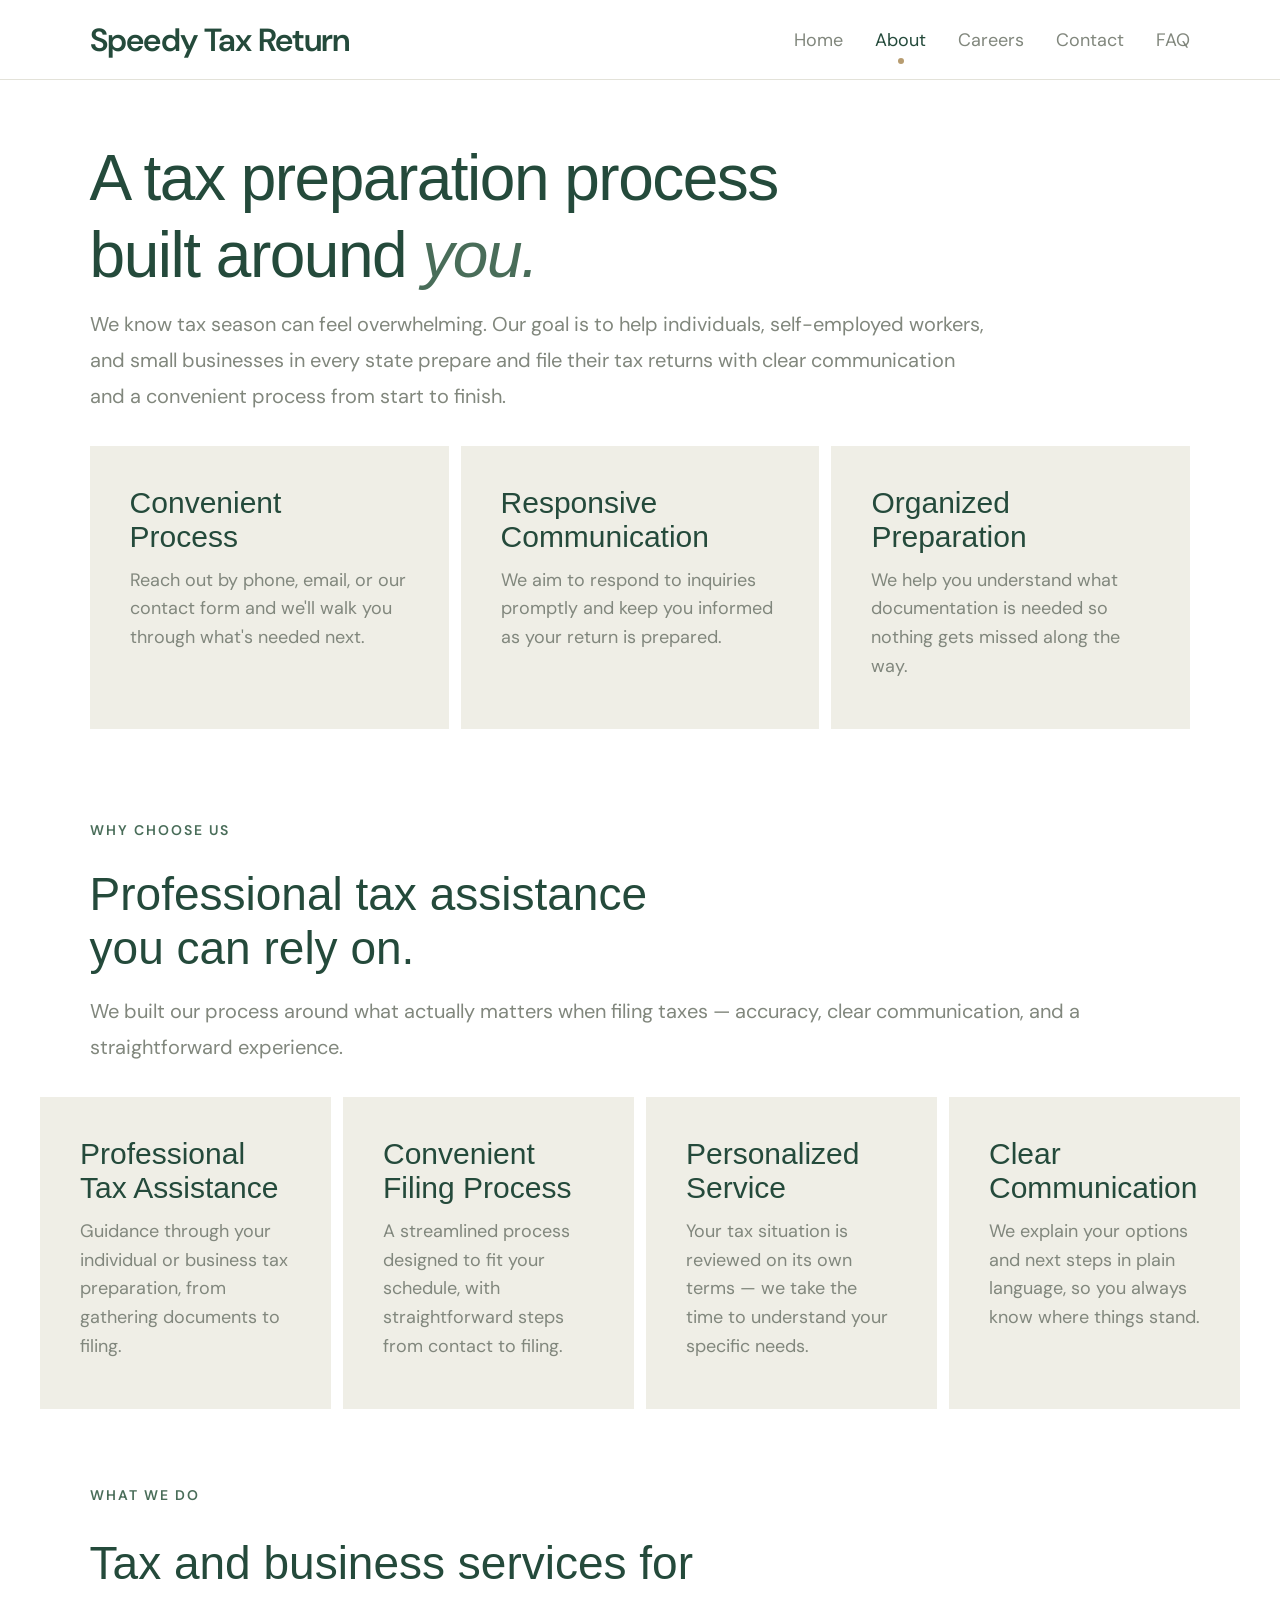
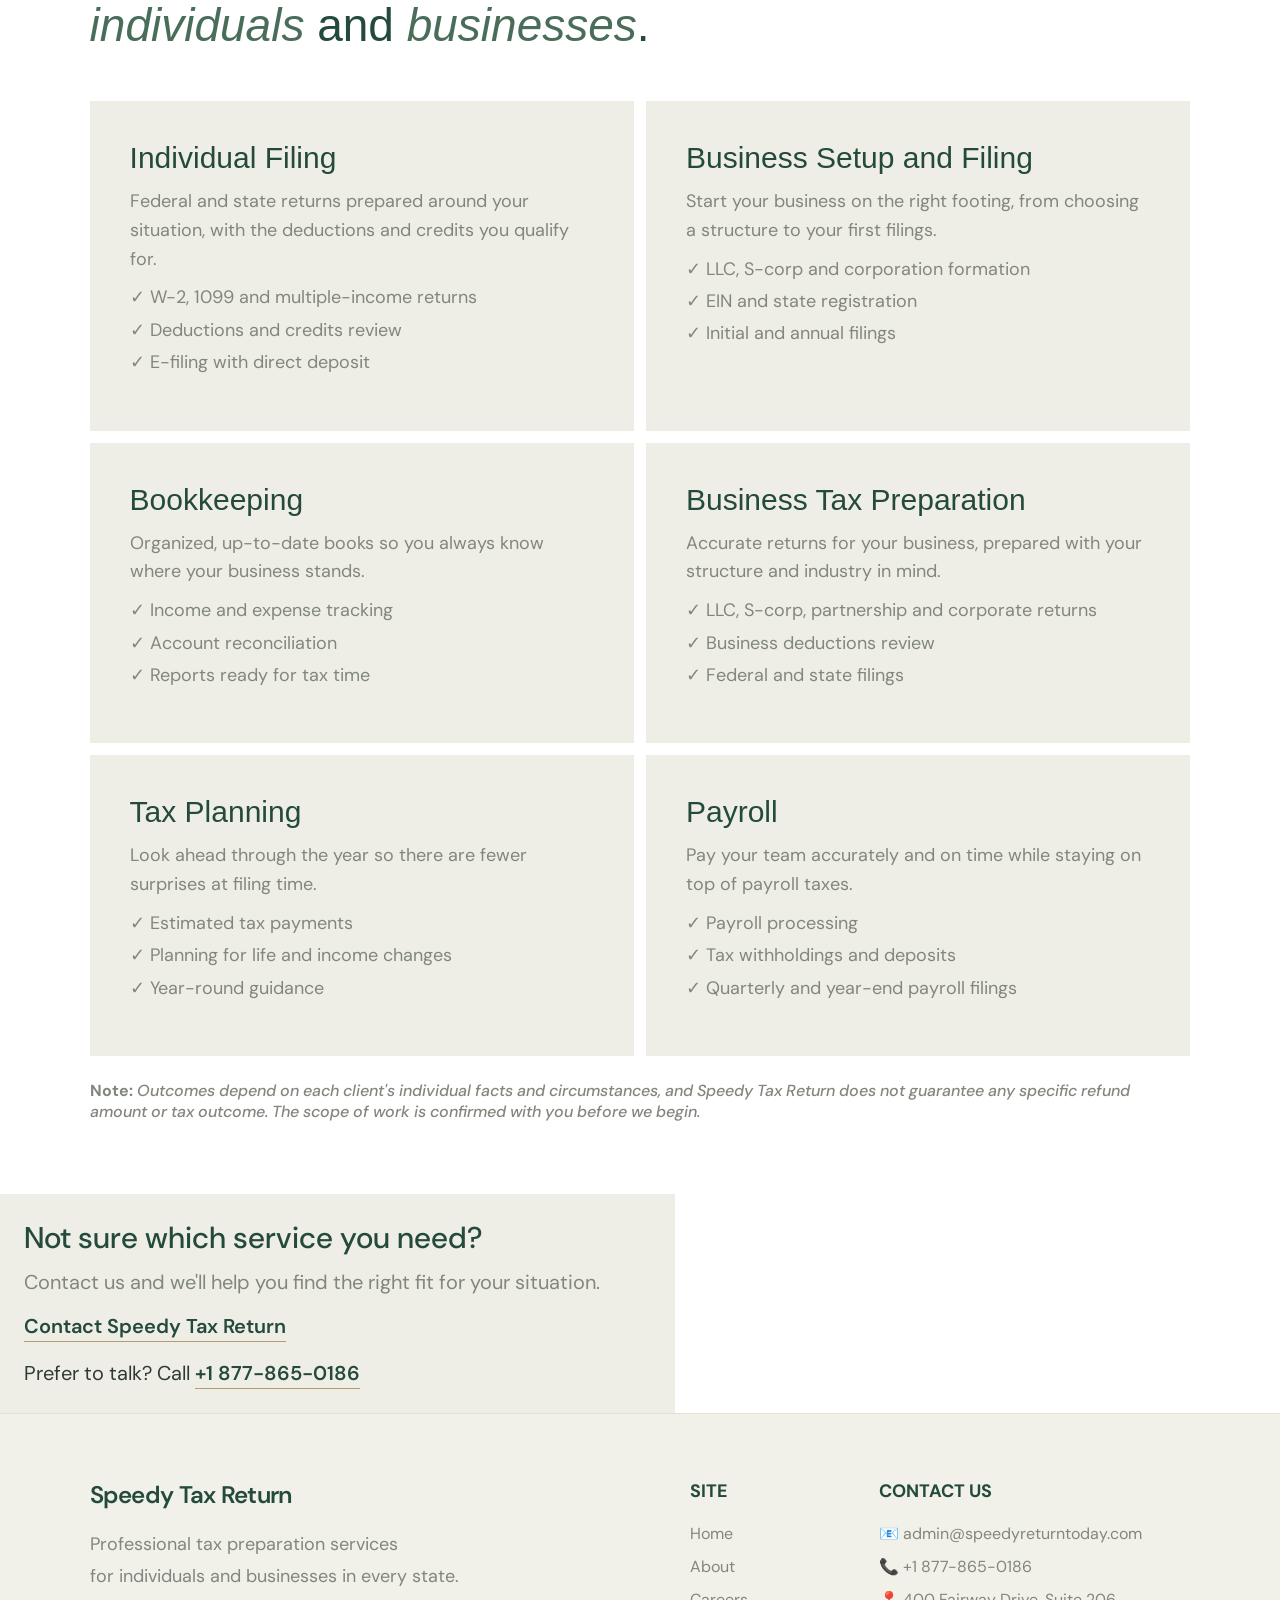
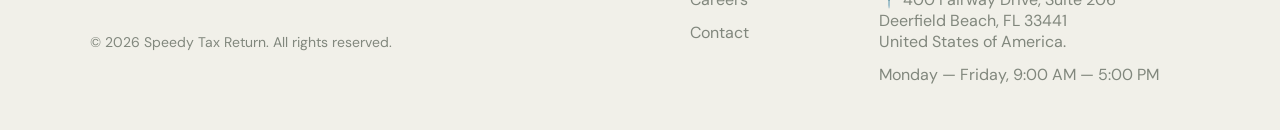
==== commit 899e34f7: "add new webpages, and clean and comment code" ====
--- a/about.html
+++ b/about.html
@@ -1,239 +1,268 @@
 <!DOCTYPE html>
 <html lang="en">
 <head>
-  <meta charset="UTF-8">
-  <meta name="viewport" content="width=device-width, initial-scale=1.0">
-
-  <title>About Us | Speedy Tax Return</title>
-
-  <link rel="preconnect" href="https://fonts.googleapis.com">
-  <link rel="preconnect" href="https://fonts.gstatic.com" crossorigin>
-  <link href="https://fonts.googleapis.com/css2?family=DM+Sans:wght@400;500;600;700&family=Playfair+Display:wght@400;500;600&display=swap" rel="stylesheet">
-
-  <link rel="stylesheet" href="css/style.css">
+    <meta charset="UTF-8">
+    <meta name="viewport" content="width=device-width, initial-scale=1.0">
+
+    <title>About | Speedy Tax Return</title>
+
+    <link rel="preconnect" href="https://fonts.googleapis.com">
+    <link rel="preconnect" href="https://fonts.gstatic.com" crossorigin>
+    <link href="https://fonts.googleapis.com/css2?family=DM+Sans:wght@400;500;600;700&family=Playfair+Display:wght@400;500;600&display=swap" rel="stylesheet">
+
+    <link rel="stylesheet" href="css/style.css">
 </head>
 
 <body>
 
+<!-- HEADER -->
 <header class="header">
-  <a href="index.html" class="brand">Speedy Tax Return</a>
-
-  <button class="menu-toggle" aria-label="Toggle navigation" aria-expanded="false">
-    <span></span>
-    <span></span>
-  </button>
-
-  <nav class="navigation">
-    <a href="index.html">Home</a>
-    <a href="about.html" class="active">About</a>
-    <a href="careers.html">Careers</a>
-    <a href="#footer">Contact</a>
-  </nav>
+    <a href="index.html" class="brand">Speedy Tax Return</a>
+    <button class="menu-toggle" aria-label="Toggle navigation" aria-expanded="false">
+    </button>
+    <nav class="navigation">
+        <a href="index.html">Home</a>
+        <a href="about.html" class="active">About</a>
+        <a href="careers.html">Careers</a>
+        <a href="contact.html">Contact</a>
+        <a href="faq.html">FAQ</a>
+    </nav>
 </header>
 
+
+<!-- MAIN -->
 <main>
-<!-- 
-  <section class="page-hero">
-    <h1>
-      A tax preparation process<br>built around <em>you.</em>
-    </h1>
-
-    <p>
-      We know tax season can feel overwhelming. Our goal is to make the process easier to understand and easier to complete, without unnecessary back-and-forth.
-    </p>
-
-    <div>
-        <li>Convenient Process</li>
-        Reach out by phone, email, or our contact form and we'll walk you through what's needed next.
-        
-        <li>Responsive Communication</li>
-        We aim to respond to inquiries promptly and keep you informed as your return is prepared.
-        
-        <li>Organized Preparation</li>
-        We help you understand what documentation is needed so nothing gets missed along the way.
+    <!-- INTRO -->
+    <section class="page-hero">
+        <h1>
+            A tax preparation process<br>built around <em>you.</em>
+        </h1>
+        <p>
+            We know tax season can feel overwhelming. Our goal is to help individuals, self-employed workers, and small businesses in every state prepare and file their tax returns with clear communication and a convenient process from start to finish.
+        </p>
+
+        <section class="services-section">
+            <div class="services-heading">
+                <div class="services-grid">
+
+                    <article class="service-card">
+                        <span class="service-number"></span>
+                        <h3>Convenient<br>Process</h3>
+                        <p>
+                            Reach out by phone, email, or our contact form and we'll walk you through what's needed next.
+                        </p>
+                    </article>
+
+                    <article class="service-card">
+                        <span class="service-number"></span>
+                        <h3>Responsive Communication</h3>
+                        <p>
+                            We aim to respond to inquiries promptly and keep you informed as your return is prepared.
+                        </p>
+                    </article>
+
+                    <article class="service-card">
+                        <span class="service-number"></span>
+                        <h3>Organized<br>Preparation</h3>
+                        <p>
+                            We help you understand what documentation is needed so nothing gets missed along the way.
+                        </p>
+                    </article>
+
+                </div>
+            </div>
+        </section>
+    </section>
+
+    <!-- WHY CHOOSE US -->
+    <section class="about-intro">
+        <span class="eyebrow">WHY CHOOSE US</span>
+        <h2>
+            Professional tax assistance <br>you can rely on.
+        </h2>
+
+        <p>
+            We built our process around what actually matters when filing taxes — accuracy, clear communication, and a straightforward experience.
+        </p>
+    </section>
+
+    <!-- SERVICES -->
+    <section class="about-services-section">
+        <div class="services-heading">
+            <div class="services-grid">
+
+                <article class="service-card">
+                    <span class="service-number"></span>
+                    <h3>Professional Tax Assistance</h3>
+                    <p>
+                        Guidance through your individual or business tax preparation, from gathering documents to filing.
+                    </p>
+                </article>
+
+                <article class="service-card">
+                    <span class="service-number"></span>
+                    <h3>Convenient Filing Process</h3>
+                    <p>
+                        A streamlined process designed to fit your schedule, with straightforward steps from contact to filing.
+                    </p>
+                </article>
+
+                <article class="service-card">
+                    <span class="service-number"></span>
+                    <h3>Personalized Service</h3>
+                    <p>
+                        Your tax situation is reviewed on its own terms — we take the time to understand your specific needs.
+                    </p>
+                </article>
+
+                <article class="service-card">
+                    <span class="service-number"></span>
+                    <h3>Clear Communication</h3>
+                    <p>
+                        We explain your options and next steps in plain language, so you always know where things stand.
+                    </p>
+                </article>
+
+            </div>
+        </div>
+    </section>
+
+    <!-- WHAT WE DO -->
+    <section class="services-section">
+        <div class="services-heading">
+            <span class="eyebrow">WHAT WE DO</span>
+            <h2>
+                Tax and business services for <br><em>individuals</em> and <em>businesses</em>.
+            </h2>
+        </div>
+
+        <!-- SERVICES -->
+        <div class="services-grid">
+            <article class="service-card">
+                <span class="service-number"></span>
+                <h3>Individual Filing</h3>
+                <p>
+                    Federal and state returns prepared around your situation, with the deductions and credits you qualify for.
+                    <li>W-2, 1099 and multiple-income returns</li>
+                    <li>Deductions and credits review</li>
+                    <li>E-filing with direct deposit</li>
+                </p>
+            </article>
+
+            <article class="service-card">
+                <span class="service-number"></span>
+                <h3>Business Setup and Filing</h3>
+                <p>
+                    Start your business on the right footing, from choosing a structure to your first filings.
+                    <li>LLC, S-corp and corporation formation</li>
+                    <li>EIN and state registration</li>
+                    <li>Initial and annual filings</li>
+                </p>
+            </article>
+
+            <article class="service-card">
+                <span class="service-number"></span>
+                <h3>Bookkeeping</h3>
+                <p>
+                    Organized, up-to-date books so you always know where your business stands.
+                    <li>Income and expense tracking</li>
+                    <li>Account reconciliation</li>
+                    <li>Reports ready for tax time</li>
+                </p>
+            </article>
+
+            <article class="service-card">
+                <span class="service-number"></span>
+                <h3>Business Tax Preparation</h3>
+                <p>
+                    Accurate returns for your business, prepared with your structure and industry in mind.
+                    <li>LLC, S-corp, partnership and corporate returns</li>
+                    <li>Business deductions review</li>
+                    <li>Federal and state filings</li>
+              </p>
+            </article>
+
+            <article class="service-card">
+                <span class="service-number"></span>
+                <h3>Tax Planning</h3>
+                <p>
+                    Look ahead through the year so there are fewer surprises at filing time.
+                    <li>Estimated tax payments</li>
+                    <li>Planning for life and income changes</li>
+                    <li>Year-round guidance</li>
+                </p>
+            </article>
+
+            <article class="service-card">
+                <span class="service-number"></span>
+                <h3>Payroll</h3>
+                <p>
+                    Pay your team accurately and on time while staying on top of payroll taxes.
+                    <li>Payroll processing</li>
+                    <li>Tax withholdings and deposits</li>
+                    <li>Quarterly and year-end payroll filings</li>
+                </p>
+            </article>
+        </div>
+
+        <div class="service-disclaimer">
+            <p>
+                <strong>Note:</strong> <em>Outcomes depend on each client's individual facts and circumstances, and Speedy Tax Return does not guarantee any specific refund amount or tax outcome. The scope of work is confirmed with you before we begin.</em>
+            </p>
+        </div>
+
+    </section>
+
+    <!-- CONTACT INFO -->
+    <section class="info-card">
+        <h2>Not sure which service you need?</h2>
+        <p>
+            Contact us and we'll help you find the right fit for your situation.
+        </p>
+
+        <a href="contact.html" class="text-link">Contact Speedy Tax Return</a>
+        <br>
+        Prefer to talk? Call <a class="text-link" href="tel:+18778650186">+1 877-865-0186</a>
+    </section>
+
+</main>
+
+
+<!-- FOOTER -->
+<footer class="footer" id="footer">  
+    <div class="footer-brand">  
+        <a href="index.html" class="footer-company">
+            Speedy Tax Return
+        </a>
+
+        <p>
+            Professional tax preparation services<br>for individuals and businesses in every state.
+        </p>
+
+        <span class="copyright">
+            © 2026 Speedy Tax Return. All rights reserved.
+        </span>
     </div>
-  </section> -->
-
-
-  <section class="page-hero">
-
-      <h1>
-        A tax preparation process<br>built around <em>you.</em>
-      </h1>
-
-      <p>
-        We know tax season can feel overwhelming. Our goal is to make the process easier to understand and easier to complete, without unnecessary back-and-forth.
-      </p>
-
-    <section class="services-section">
-      <div class="services-heading">
-        <div class="services-grid">
-
-          <article class="service-card">
-            <span class="service-number"></span>
-            <h3>Convenient<br>Process</h3>
-            <p>
-                Reach out by phone, email, or our contact form and we'll walk you through what's needed next.
-            </p>
-          </article>
-
-          <article class="service-card">
-            <span class="service-number"></span>
-            <h3>Responsive Communication</h3>
-            <p>
-                We aim to respond to inquiries promptly and keep you informed as your return is prepared.
-            </p>
-          </article>
-
-          <article class="service-card">
-            <span class="service-number"></span>
-            <h3>Organized Preparation</h3>
-            <p>
-                We help you understand what documentation is needed so nothing gets missed along the way.
-            </p>
-          </article>
+
+    <div class="footer-columns">
+        <div class="footer-column">
+            <h3>SITE</h3>
+            <a href="index.html">Home</a>
+            <a href="about.html">About</a>
+            <a href="careers.html">Careers</a>
+            <a href="#footer">Contact</a>
+        </div>
+
+        <div class="footer-column">
+            <h3>CONTACT US</h3>
+            <a href="mailto:admin@speedyreturntoday.com">📧 admin@speedyreturntoday.com</a>
+            <a href="tel:+18778650186">📞 +1 877-865-0186</a>
+            <p>📍 400 Fairway Drive, Suite 206<br>Deerfield Beach, FL 33441<br>United States of America.</p>
+            <p>Monday — Friday, 9:00 AM — 5:00 PM</p>
         </div>
     </div>
-  </section>
-</section>
-
-
-  <section class="about-intro">
-    <span class="eyebrow">WHY CHOOSE US</span>
-
-    <h2>
-     Professional tax assistance <br>you can rely on.
-    </h2>
-
-    <p>
-      We built our process around what actually matters when filing taxes — accuracy, clear communication, and a straightforward experience.
-    </p>
-  </section>
-
-  <section class="services-section">
-
-    <div class="services-heading">
-      <span class="eyebrow">WHAT WE DO</span>
-
-      <h2>
-        Tax and business services for <br><em>individuals</em> and <em>businesses</em>.
-      </h2>
-    </div>
-
-    <div class="services-grid">
-
-      <article class="service-card">
-        <span class="service-number"></span>
-        <h3>Individual Filing</h3>
-        <p>
-          Federal and state returns prepared around your situation, with the deductions and credits you qualify for.
-            <li>W-2, 1099 and multiple-income returns</li>
-            <li>Deductions and credits review</li>
-            <li>E-filing with direct deposit</li>
-        </p>
-      </article>
-
-      <article class="service-card">
-          <span class="service-number"></span>
-          <h3>Business Setup and Filing</h3>
-          <p>
-            Start your business on the right footing, from choosing a structure to your first filings.
-              <li>LLC, S-corp and corporation formation</li>
-              <li>EIN and state registration</li>
-              <li>Initial and annual filings</li>
-          </p>
-      </article>
-
-      <article class="service-card">
-          <span class="service-number"></span>
-          <h3>Bookkeeping</h3>
-          <p>
-            Organized, up-to-date books so you always know where your business stands.
-              <li>Income and expense tracking</li>
-              <li>Account reconciliation</li>
-              <li>Reports ready for tax time</li>
-          </p>
-      </article>
-
-      <article class="service-card">
-          <span class="service-number"></span>
-          <h3>Business Tax Preparation</h3>
-          <p>
-            Accurate returns for your business, prepared with your structure and industry in mind.
-              <li>LLC, S-corp, partnership and corporate returns</li>
-              <li>Business deductions review</li>
-              <li>Federal and state filings</li>
-          </p>
-      </article>
-
-      <article class="service-card">
-          <span class="service-number"></span>
-          <h3>Tax Planning</h3>
-          <p>
-            Look ahead through the year so there are fewer surprises at filing time.
-              <li>Estimated tax payments</li>
-              <li>Planning for life and income changes</li>
-              <li>Year-round guidance</li>
-          </p>
-      </article>
-
-      <article class="service-card">
-          <span class="service-number"></span>
-          <h3>Payroll</h3>
-          <p>
-            Pay your team accurately and on time while staying on top of payroll taxes.
-              <li>Payroll processing</li>
-              <li>Tax withholdings and deposits</li>
-              <li>Quarterly and year-end payroll filings</li>
-          </p>
-      </article>
-    </div>
-
-    <div class="service-disclaimer">
-        <p>
-            <strong>Note:</strong> <em>Outcomes depend on each client's individual facts and circumstances, and Speedy Tax Return does not guarantee any specific refund amount or tax outcome. The scope of work is confirmed with you before we begin.</em>
-        </p>
-    </div>
-    
-  </section>
-
-</main>
-
-<footer class="footer" id="footer">
-
-  <div class="footer-brand">
-    <a href="index.html" class="footer-company">Speedy Tax Return</a>
-
-    <p>
-      Professional individual and business tax preparation
-      services <br>for clients across all 50 states.
-    </p>
-
-    <span class="copyright">
-      © 2026 Speedy Tax Return. All rights reserved.
-    </span>
-  </div>
-
-  <div class="footer-columns">
-    <div class="footer-column">
-      <h3>Sitemap</h3>
-      <a href="index.html">Home</a>
-      <a href="about.html">About</a>
-      <a href="careers.html">Careers</a>
-      <a href="#footer">Contact</a>
-    </div>
-
-    <div class="footer-column">
-      <h3>Contact Us</h3>
-      <a href="mailto:info@speedytaxreturn.com">📧 info@speedytaxreturn.com</a>
-      <a href="tel:+910000000000">📞 +1 877-865-0186</a>
-      <p>📍 3355 Joywood Terrace J113<br>Boca Raton, FL 33431<br>United States of America.</p>
-    </div>
-  </div>
-
 </footer>
 
-<script src="js/script.js"></script>
 
 </body>
-</html>
+</html>
--- a/css/style.css
+++ b/css/style.css
@@ -1,10 +1,9 @@
 /* =================================
-   SPEEDY TAX RETURN
-   GLOBAL DESIGN SYSTEM
+   SPEEDY TAX RETURN GLOBAL DESIGN
 ================================= */
 
 :root {
-  --background: #F7F6F0;
+  --background: #fff;
   --surface: #EFEEE6;
   --green: #244A3B;
   --green-light: #496D59;
@@ -13,7 +12,9 @@
   --border: #E3E2D9;
   --accent: #B79C70;
 
-  --heading: 'Playfair Display', serif;
+  /*--heading: 'Playfair Display', serif;*/
+  /*--heading: 'DM Sans', sans-serif;*/
+  --heading: sans-serif;
   --body: 'DM Sans', sans-serif;
   --container: 1200px;
 }
@@ -140,7 +141,7 @@
   font-size: 20px;
   font-weight: 600;
 
-  margin-top: 12px;
+  margin-top: 18px;
   padding-bottom: 2px;
   border-bottom: 1px solid var(--accent);
 
@@ -180,6 +181,15 @@
   font-size: 64px;
   line-height: 1.2;
   letter-spacing: -1.5px;
+}
+
+.hero-content > p {
+  max-width: 1000px;
+  margin-top: 12px;
+
+  color: var(--muted);
+  font-size: 20px;
+  line-height: 1.8;
 }
 
 .info-card {
@@ -202,16 +212,6 @@
 
 }
 
-.hero-content > p {
-  max-width: 900px;
-  margin-top: 24px;
-
-  color: var(--muted);
-  font-size: 20px;
-  line-height: 1.8;
-}
-
-
 /* =================================
    PAGE HERO SERVICES OVERRIDES
 ================================= */
@@ -232,9 +232,7 @@
 .page-hero .services-grid {
     max-width: 100%;
     grid-template-columns: repeat(3, minmax(0, 1fr));
-    /*gap: 16px;*/
-}
-
+}
 
 .hero-decoration {
   position: absolute;
@@ -266,7 +264,6 @@
 }
 
 
-
 /* =================================
    INNER PAGE HERO
 ================================= */
@@ -286,7 +283,7 @@
 
 .page-hero > p {
   max-width: 900px;
-  margin-top: 28px;
+  margin-top: 12px;
 
   color: var(--muted);
   font-size: 20px;
@@ -297,11 +294,24 @@
    ABOUT PAGE
 ================================= */
 
+.about-services-section {
+    width: 100%;
+    max-width: var(--container);
+    margin: auto;
+}
+
+.about-services-section .services-heading {
+    max-width: 100%;
+}
+
+.about-services-section .services-grid {
+    max-width: 100%;
+    grid-template-columns: repeat(4, minmax(0, 1fr));
+}
+
 .about-intro {
   max-width: 1200px;
-  margin: auto;
-  padding: 60px 7%;
-  background: var(--surface);
+  padding: 32px 7%;
 }
 
 .about-intro h2 {
@@ -310,13 +320,13 @@
 
 .about-intro > p {
   color: var(--muted);
-  font-size: 18px;
+  font-size: 20px;
   line-height: 1.8;
-  white-space: pre-line;
+  margin-top: 18px;
 }
 
 .services-section {
-  padding: 60px 7%;
+  padding: 32px 7%;
 }
 
 .services-heading,
@@ -355,7 +365,7 @@
   color: var(--green);
   font-family: var(--heading);
   font-weight: 500;
-  font-size: 32px;
+  font-size: 30px;
 }
 
 .service-card p {
@@ -440,6 +450,10 @@
   background: var(--surface);
 }
 
+.job-item a:hover{
+    border-bottom: 1px solid var(--accent);
+}
+
 .job-item h3 {
   color: var(--green);
   font-family: var(--heading);
@@ -457,7 +471,6 @@
   color: var(--green);
   font-size: 18px;
   font-weight: 500;
-  border-bottom: 1px solid var(--accent);
   padding-bottom: 2px;
   white-space: nowrap;
 }
@@ -480,6 +493,13 @@
   font-size: 18px;
   margin-top: 12px;
   line-height: 1.8;
+}
+
+.general-application li {
+  font-size: 18px;
+  color: var(--muted);
+  line-height: 1.8;
+  list-style-position: inside;
 }
 
 /* =================================
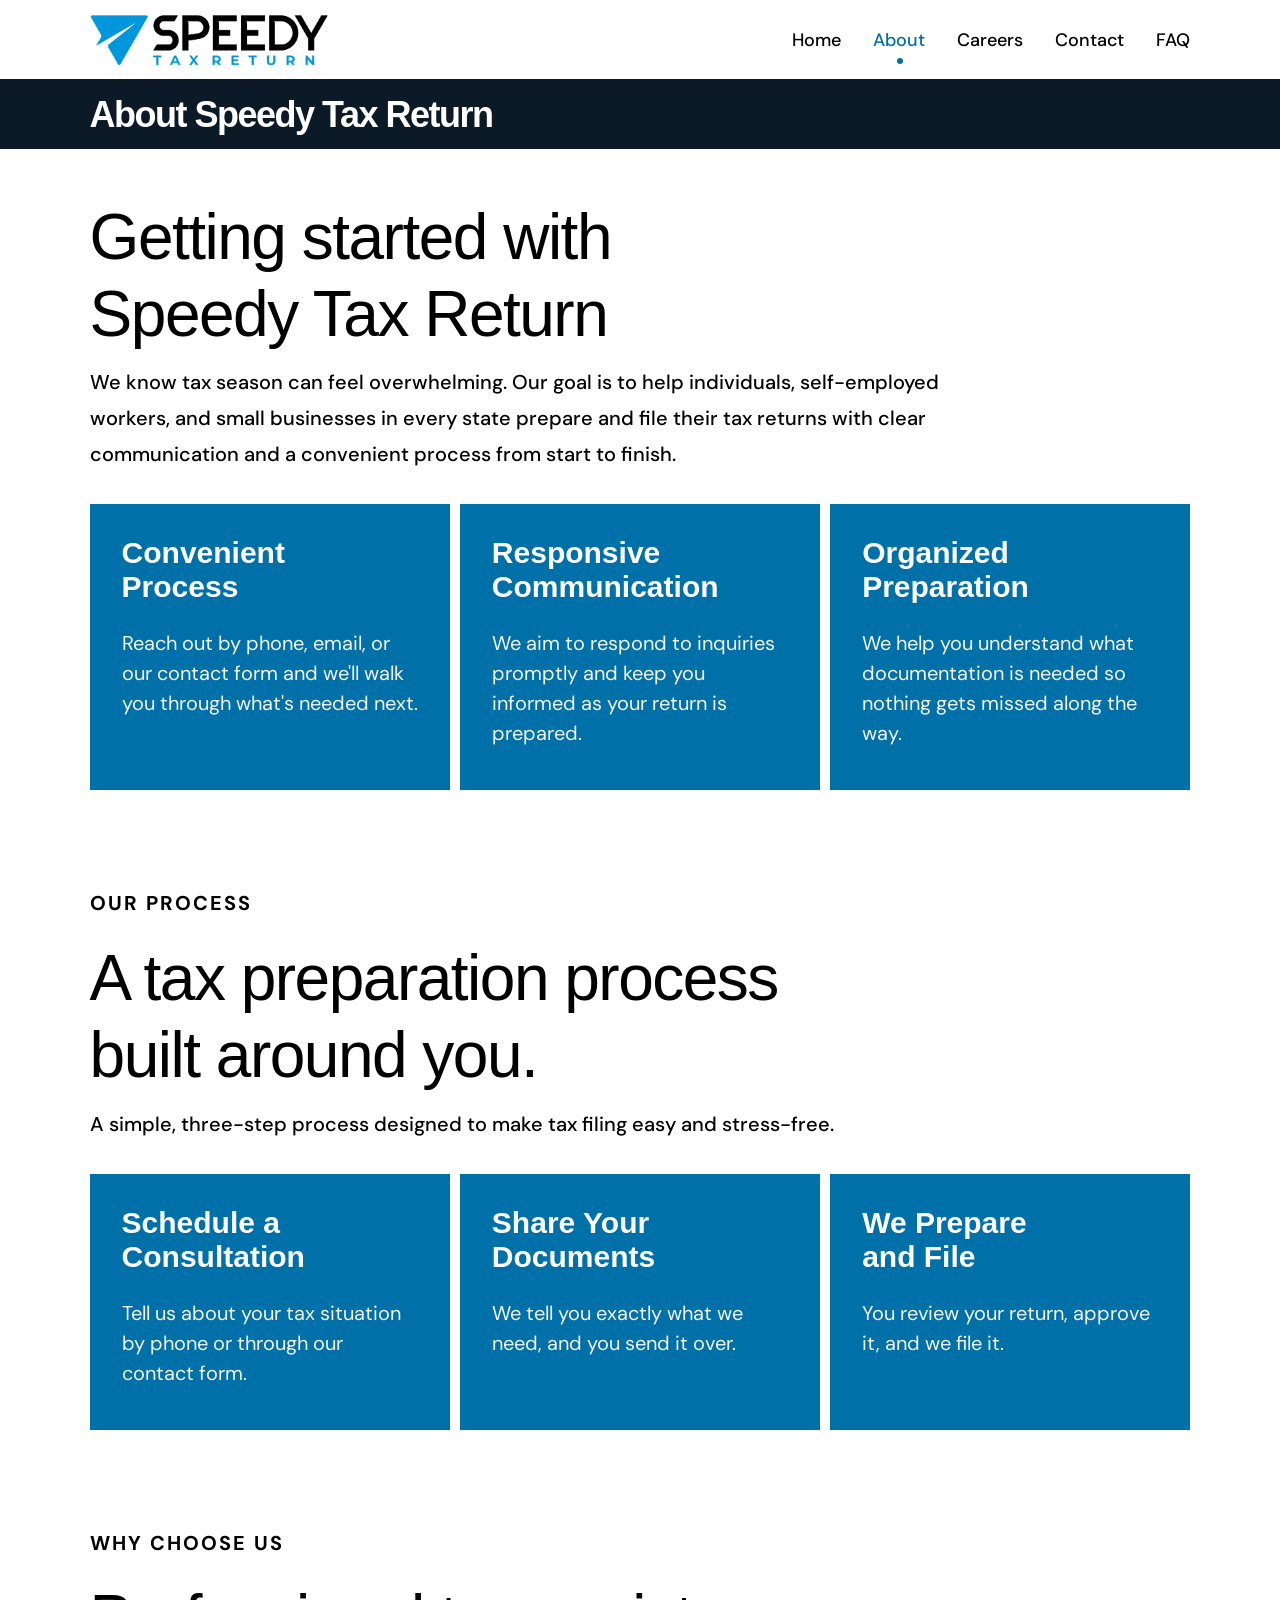
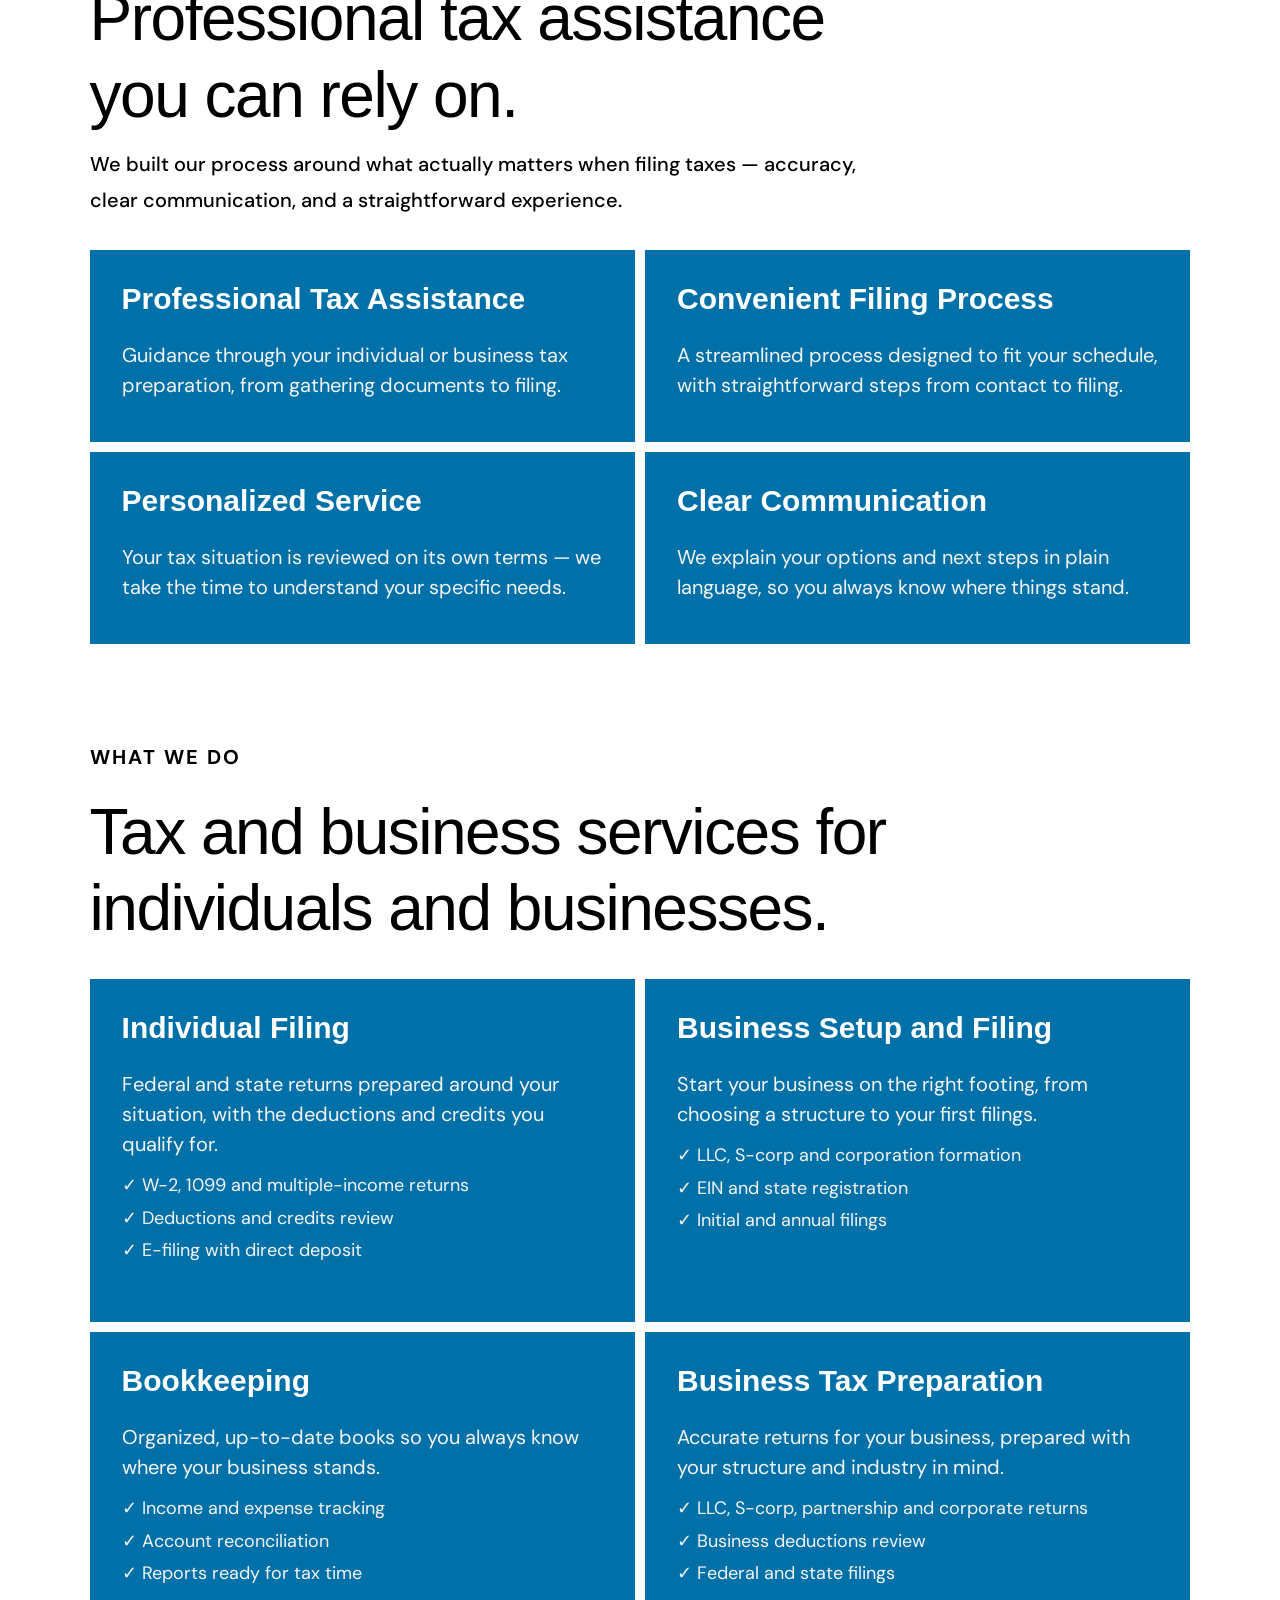
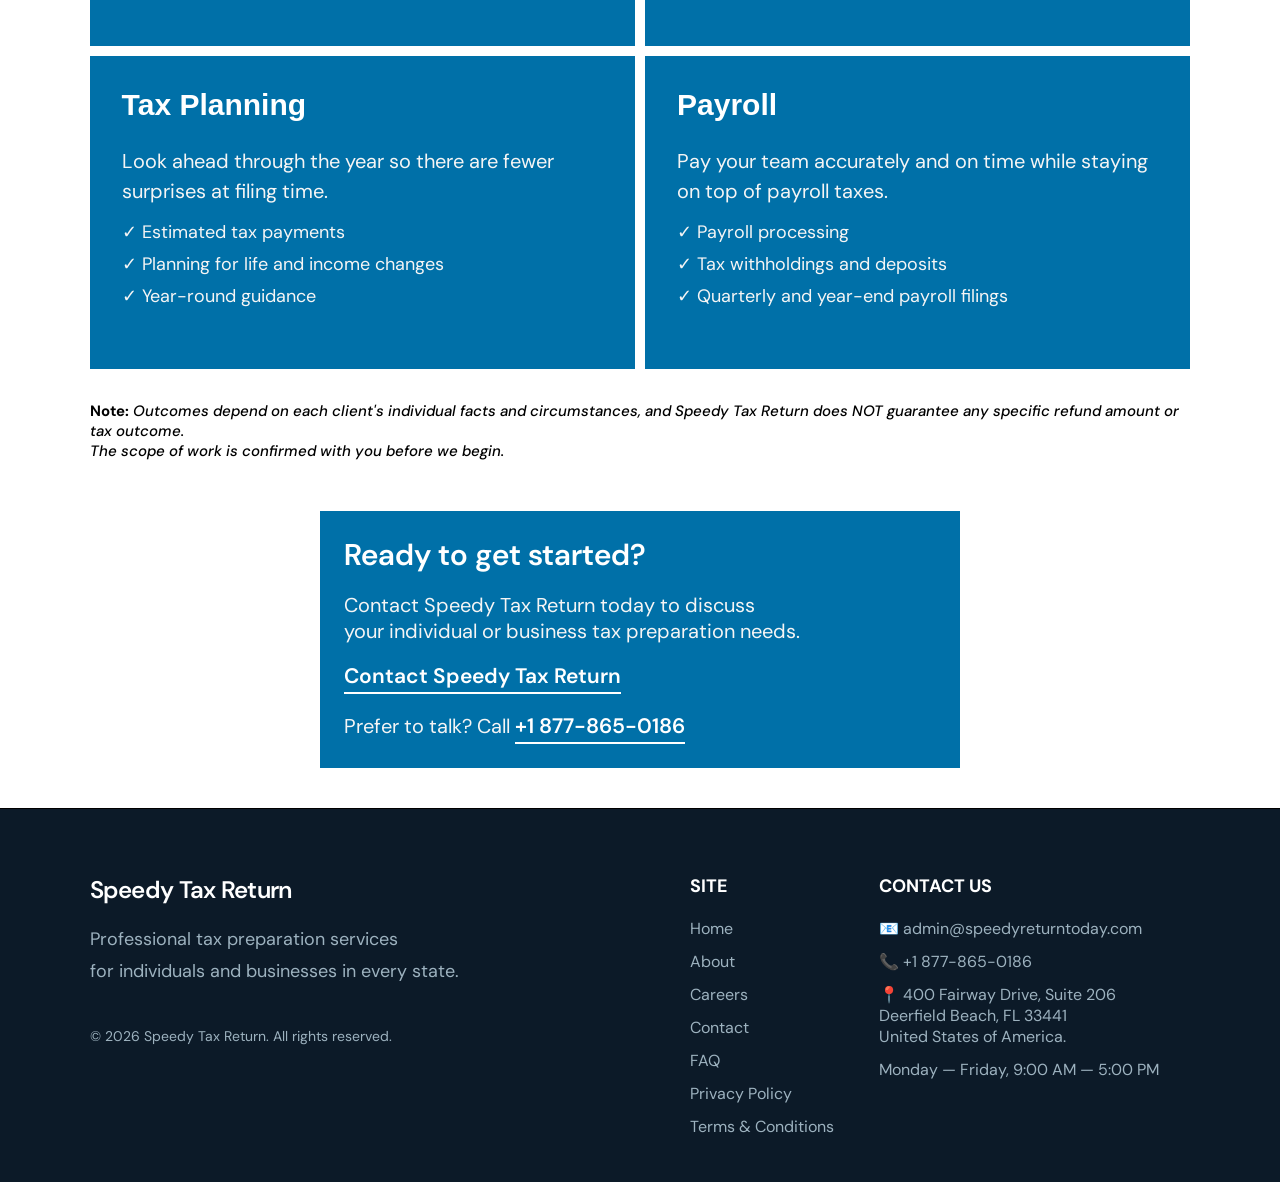
==== commit 4997d807: "major polished update" ====
--- a/about.html
+++ b/about.html
@@ -4,7 +4,7 @@
     <meta charset="UTF-8">
     <meta name="viewport" content="width=device-width, initial-scale=1.0">
 
-    <title>About | Speedy Tax Return</title>
+    <title>Speedy Tax Return</title>
 
     <link rel="preconnect" href="https://fonts.googleapis.com">
     <link rel="preconnect" href="https://fonts.gstatic.com" crossorigin>
@@ -17,9 +17,8 @@
 
 <!-- HEADER -->
 <header class="header">
-    <a href="index.html" class="brand">Speedy Tax Return</a>
-    <button class="menu-toggle" aria-label="Toggle navigation" aria-expanded="false">
-    </button>
+    <!-- <a href="index.html" class="brand">Speedy Tax Return</a> -->
+    <img src="logo.png" class="logo">
     <nav class="navigation">
         <a href="index.html">Home</a>
         <a href="about.html" class="active">About</a>
@@ -30,19 +29,26 @@
 </header>
 
 
-<!-- MAIN -->
+<main>
+    <section class="hero" id="page-heading">
+        <h1>
+            About Speedy Tax Return
+        </h1>
+    </section>
+</main>
+
+
 <main>
     <!-- INTRO -->
-    <section class="page-hero">
-        <h1>
-            A tax preparation process<br>built around <em>you.</em>
+    <section class="intro-hero">
+        <h1>
+            Getting started with<br>Speedy Tax Return
         </h1>
         <p>
             We know tax season can feel overwhelming. Our goal is to help individuals, self-employed workers, and small businesses in every state prepare and file their tax returns with clear communication and a convenient process from start to finish.
         </p>
 
-        <section class="services-section">
-            <div class="services-heading">
+        <section class="intro-services-section">
                 <div class="services-grid">
 
                     <article class="service-card">
@@ -70,154 +76,200 @@
                     </article>
 
                 </div>
-            </div>
         </section>
     </section>
 
+
+    <!-- OUR PROCESS -->
+    <section class="intro-hero">
+        <span class="eyebrow">OUR PROCESS</span>
+        <h1>
+            A tax preparation process<br>built around you.
+        </h1>
+        <p>
+            A simple, three-step process designed to make tax filing easy and stress-free.
+        </p>
+
+        <!-- SERVICES -->
+        <section class="intro-services-section">
+                <div class="services-grid">
+
+                    <article class="service-card">
+                        <span class="service-number"></span>
+                        <h3>Schedule a Consultation</h3>
+                        <p>
+                            Tell us about your tax situation by phone or through our contact form.
+                        </p>
+                    </article>
+
+                    <article class="service-card">
+                        <span class="service-number"></span>
+                        <h3>Share Your Documents</h3>
+                        <p>
+                            We tell you exactly what we need, and you send it over.
+                        </p>
+                    </article>
+
+                    <article class="service-card">
+                        <span class="service-number"></span>
+                        <h3>We Prepare<br>and File</h3>
+                        <p>
+                            You review your return, approve it, and we file it.
+                        </p>
+                    </article>
+
+                </div>
+        </section>
+    </section>
+
+
     <!-- WHY CHOOSE US -->
-    <section class="about-intro">
+    <section class="intro-hero">
         <span class="eyebrow">WHY CHOOSE US</span>
-        <h2>
+        <h1>
             Professional tax assistance <br>you can rely on.
-        </h2>
-
-        <p>
-            We built our process around what actually matters when filing taxes — accuracy, clear communication, and a straightforward experience.
-        </p>
-    </section>
-
-    <!-- SERVICES -->
-    <section class="about-services-section">
-        <div class="services-heading">
-            <div class="services-grid">
-
-                <article class="service-card">
-                    <span class="service-number"></span>
-                    <h3>Professional Tax Assistance</h3>
-                    <p>
-                        Guidance through your individual or business tax preparation, from gathering documents to filing.
-                    </p>
-                </article>
-
-                <article class="service-card">
-                    <span class="service-number"></span>
-                    <h3>Convenient Filing Process</h3>
-                    <p>
-                        A streamlined process designed to fit your schedule, with straightforward steps from contact to filing.
-                    </p>
-                </article>
-
-                <article class="service-card">
-                    <span class="service-number"></span>
-                    <h3>Personalized Service</h3>
-                    <p>
-                        Your tax situation is reviewed on its own terms — we take the time to understand your specific needs.
-                    </p>
-                </article>
-
-                <article class="service-card">
-                    <span class="service-number"></span>
-                    <h3>Clear Communication</h3>
-                    <p>
-                        We explain your options and next steps in plain language, so you always know where things stand.
-                    </p>
-                </article>
-
-            </div>
-        </div>
-    </section>
+        </h1>
+        <p>
+            We built our process around what actually matters when filing taxes — accuracy,<br>clear communication, and a straightforward experience.
+        </p>
+
+        <!-- SERVICES -->
+        <section class="intro-services-section">
+                <div class="services-grid" id="services">
+
+                    <article class="service-card">
+                        <span class="service-number"></span>
+                        <h3>Professional Tax Assistance</h3>
+                        <p>
+                            Guidance through your individual or business tax preparation, from gathering documents to filing.
+                        </p>
+                    </article>
+
+                    <article class="service-card">
+                        <span class="service-number"></span>
+                        <h3>Convenient Filing Process</h3>
+                        <p>
+                            A streamlined process designed to fit your schedule, with straightforward steps from contact to filing.
+                        </p>
+                    </article>
+
+                    <article class="service-card">
+                        <span class="service-number"></span>
+                        <h3>Personalized Service</h3>
+                        <p>
+                            Your tax situation is reviewed on its own terms — we take the time to understand your specific needs.
+                        </p>
+                    </article>
+
+                    <article class="service-card">
+                        <span class="service-number"></span>
+                        <h3>Clear Communication</h3>
+                        <p>
+                            We explain your options and next steps in plain language, so you always know where things stand.
+                        </p>
+                    </article>
+
+                </div>
+        </section>
+    </section>
+
+
 
     <!-- WHAT WE DO -->
-    <section class="services-section">
-        <div class="services-heading">
-            <span class="eyebrow">WHAT WE DO</span>
-            <h2>
-                Tax and business services for <br><em>individuals</em> and <em>businesses</em>.
-            </h2>
-        </div>
+    <section class="intro-hero">
+        <span class="eyebrow">WHAT WE DO</span>
+        <h1>
+            Tax and business services for <br>individuals and businesses.
+        </h1>
+        <p>
+
+        </p>
 
         <!-- SERVICES -->
-        <div class="services-grid">
-            <article class="service-card">
-                <span class="service-number"></span>
-                <h3>Individual Filing</h3>
-                <p>
-                    Federal and state returns prepared around your situation, with the deductions and credits you qualify for.
-                    <li>W-2, 1099 and multiple-income returns</li>
-                    <li>Deductions and credits review</li>
-                    <li>E-filing with direct deposit</li>
-                </p>
-            </article>
-
-            <article class="service-card">
-                <span class="service-number"></span>
-                <h3>Business Setup and Filing</h3>
-                <p>
-                    Start your business on the right footing, from choosing a structure to your first filings.
-                    <li>LLC, S-corp and corporation formation</li>
-                    <li>EIN and state registration</li>
-                    <li>Initial and annual filings</li>
-                </p>
-            </article>
-
-            <article class="service-card">
-                <span class="service-number"></span>
-                <h3>Bookkeeping</h3>
-                <p>
-                    Organized, up-to-date books so you always know where your business stands.
-                    <li>Income and expense tracking</li>
-                    <li>Account reconciliation</li>
-                    <li>Reports ready for tax time</li>
-                </p>
-            </article>
-
-            <article class="service-card">
-                <span class="service-number"></span>
-                <h3>Business Tax Preparation</h3>
-                <p>
-                    Accurate returns for your business, prepared with your structure and industry in mind.
-                    <li>LLC, S-corp, partnership and corporate returns</li>
-                    <li>Business deductions review</li>
-                    <li>Federal and state filings</li>
-              </p>
-            </article>
-
-            <article class="service-card">
-                <span class="service-number"></span>
-                <h3>Tax Planning</h3>
-                <p>
-                    Look ahead through the year so there are fewer surprises at filing time.
-                    <li>Estimated tax payments</li>
-                    <li>Planning for life and income changes</li>
-                    <li>Year-round guidance</li>
-                </p>
-            </article>
-
-            <article class="service-card">
-                <span class="service-number"></span>
-                <h3>Payroll</h3>
-                <p>
-                    Pay your team accurately and on time while staying on top of payroll taxes.
-                    <li>Payroll processing</li>
-                    <li>Tax withholdings and deposits</li>
-                    <li>Quarterly and year-end payroll filings</li>
-                </p>
-            </article>
-        </div>
-
+        <section class="intro-services-section">
+                <div class="services-grid" id="services">
+
+                    <article class="service-card">
+                        <span class="service-number"></span>
+                        <h3>Individual Filing</h3>
+                        <p>
+                            Federal and state returns prepared around your situation, with the deductions and credits you qualify for.
+                            <li>W-2, 1099 and multiple-income returns</li>
+                            <li>Deductions and credits review</li>
+                            <li>E-filing with direct deposit</li>
+                        </p>
+                    </article>
+
+                    <article class="service-card">
+                        <span class="service-number"></span>
+                        <h3>Business Setup and Filing</h3>
+                        <p>
+                            Start your business on the right footing, from choosing a structure to your first filings.
+                            <li>LLC, S-corp and corporation formation</li>
+                            <li>EIN and state registration</li>
+                            <li>Initial and annual filings</li>
+                        </p>
+                    </article>
+
+                    <article class="service-card">
+                        <span class="service-number"></span>
+                        <h3>Bookkeeping</h3>
+                        <p>
+                            Organized, up-to-date books so you always know where your business stands.
+                            <li>Income and expense tracking</li>
+                            <li>Account reconciliation</li>
+                            <li>Reports ready for tax time</li>
+                        </p>
+                    </article>
+
+                    <article class="service-card">
+                        <span class="service-number"></span>
+                        <h3>Business Tax Preparation</h3>
+                        <p>
+                            Accurate returns for your business, prepared with your structure and industry in mind.
+                            <li>LLC, S-corp, partnership and corporate returns</li>
+                            <li>Business deductions review</li>
+                            <li>Federal and state filings</li>
+                      </p>
+                    </article>
+
+                    <article class="service-card">
+                        <span class="service-number"></span>
+                        <h3>Tax Planning</h3>
+                        <p>
+                            Look ahead through the year so there are fewer surprises at filing time.
+                            <li>Estimated tax payments</li>
+                            <li>Planning for life and income changes</li>
+                            <li>Year-round guidance</li>
+                        </p>
+                    </article>
+
+                    <article class="service-card">
+                        <span class="service-number"></span>
+                        <h3>Payroll</h3>
+                        <p>
+                            Pay your team accurately and on time while staying on top of payroll taxes.
+                            <li>Payroll processing</li>
+                            <li>Tax withholdings and deposits</li>
+                            <li>Quarterly and year-end payroll filings</li>
+                        </p>
+                    </article>
+
+                </div>
+        </section>
         <div class="service-disclaimer">
             <p>
-                <strong>Note:</strong> <em>Outcomes depend on each client's individual facts and circumstances, and Speedy Tax Return does not guarantee any specific refund amount or tax outcome. The scope of work is confirmed with you before we begin.</em>
+                <strong>Note:</strong> <em>Outcomes depend on each client's individual facts and circumstances, and Speedy Tax Return does NOT guarantee any specific refund amount or tax outcome.<br>The scope of work is confirmed with you before we begin.</em>
             </p>
         </div>
-
-    </section>
+    </section>
+
 
     <!-- CONTACT INFO -->
-    <section class="info-card">
-        <h2>Not sure which service you need?</h2>
-        <p>
-            Contact us and we'll help you find the right fit for your situation.
+    <section class="info-card" id="service-info-card">
+        <h2>Ready to get started?</h2>
+        <p>
+            Contact Speedy Tax Return today to discuss<br>your individual or business tax preparation needs.
         </p>
 
         <a href="contact.html" class="text-link">Contact Speedy Tax Return</a>
@@ -250,7 +302,10 @@
             <a href="index.html">Home</a>
             <a href="about.html">About</a>
             <a href="careers.html">Careers</a>
-            <a href="#footer">Contact</a>
+            <a href="contact.html">Contact</a>
+            <a href="faq.html">FAQ</a>
+            <a href="privacy.html">Privacy Policy</a>
+            <a href="TandC.html">Terms & Conditions</a>
         </div>
 
         <div class="footer-column">
--- a/css/style.css
+++ b/css/style.css
@@ -3,17 +3,17 @@
 ================================= */
 
 :root {
-  --background: #fff;
-  --surface: #EFEEE6;
-  --green: #244A3B;
-  --green-light: #496D59;
-  --text: #303A32;
-  --muted: #81877D;
-  --border: #E3E2D9;
-  --accent: #B79C70;
+  --background: #FFF;
+  --text-heading: #000;
+  --text-subheading: #FFF;
+  --accent: #0070A8;
+  --surface-muted: #F5F5F5;
+
+  --footer-heading: #FFF;
+  --footer-bg: #0C1A28;
+  --footer-muted: #9DB2BF;
 
   /*--heading: 'Playfair Display', serif;*/
-  /*--heading: 'DM Sans', sans-serif;*/
   --heading: sans-serif;
   --body: 'DM Sans', sans-serif;
   --container: 1200px;
@@ -27,7 +27,7 @@
 
 html {
   scroll-behavior: smooth;
-  scroll-padding-top: 30px;
+  scroll-padding-top: 24px;
 }
 
 body {
@@ -35,7 +35,7 @@
   min-width: 320px;
   overflow-x: hidden;
   background: var(--background);
-  color: var(--text);
+  color: var(--text-heading);
   font-family: var(--body);
   -webkit-font-smoothing: antialiased;
 }
@@ -57,13 +57,14 @@
   width: 100%;
   min-height: 80px;
   padding: 0 7%;
+  margin: auto;
 
   display: flex;
   position: sticky;
   align-items: center;
   justify-content: space-between;
 
-  border-bottom: 1px solid var(--border);
+  border-bottom: 1px solid var(--footer-bg);
   
   top: 0;
   left: 0;
@@ -71,8 +72,13 @@
   background: var(--background);
 }
 
+.logo {
+    width: auto;
+    height: 52px;
+}
+
 .brand {
-  color: var(--green);
+  color: var(--text-heading);
   font-size: 32px;
   font-weight: 600;
   letter-spacing: -0.7px;
@@ -86,15 +92,16 @@
 }
 
 .navigation a {
-  color: var(--muted);
+  color: var(--text-heading);
   font-size: 18px;
+  font-weight: 500;
   transition: color 0.3s ease;
   position: relative;
 }
 
 .navigation a:hover,
 .navigation a.active {
-  color: var(--green);
+  color: var(--accent);
 }
 
 .navigation a.active::after {
@@ -114,37 +121,27 @@
 
 .eyebrow {
   display: block;
-  color: var(--green-light);
-  font-size: 14px;
-  font-weight: 600;
+  color: var(--text-heading);
+  font-size: 20px;
+  font-weight: 700;
   letter-spacing: 2px;
-  margin-bottom: 28px;
+  margin-bottom: 24px;
 }
 
 h1, h2 {
   font-family: var(--heading);
-  font-weight: 400;
-  color: var(--green);
-}
-
-h1 em, h2 em {
-  color: var(--green-light);
-  font-weight: 400;
 }
 
 .text-link {
   display: inline-flex;
   align-items: center;
   gap: 8px;
-
-  color: var(--green);
-  font-size: 20px;
+  color: var(--text-subheading);
+  font-size: 21px;
   font-weight: 600;
-
   margin-top: 18px;
   padding-bottom: 2px;
-  border-bottom: 1px solid var(--accent);
-
+  border-bottom: 2px solid var(--text-subheading);
   transition: gap 0.3s ease;
   white-space: nowrap;
 }
@@ -154,19 +151,18 @@
 }
 
 /* =================================
-   HOMEPAGE HERO
+   HOMEPAGE HEADING HERO
 ================================= */
 
 .hero {
   width: 100%;
   min-height: 580px;
-  padding: 60px 7%;
-
-  display: flex;
-  align-items: center;
-
+  padding: 4rem 7%;
+  display: flex;
+  align-items: center;
   position: relative;
   overflow: hidden;
+  background: var(--footer-bg);
 }
 
 .hero-content {
@@ -176,9 +172,10 @@
   z-index: 2;
 }
 
-.hero h1,
-.page-hero h1 {
-  font-size: 64px;
+.hero h1 {
+  color: white;
+  font-size: 72px;
+  font-weight: 600;
   line-height: 1.2;
   letter-spacing: -1.5px;
 }
@@ -187,199 +184,136 @@
   max-width: 1000px;
   margin-top: 12px;
 
-  color: var(--muted);
+  color: var(--footer-muted);
   font-size: 20px;
   line-height: 1.8;
 }
 
+
+/* =================================
+   PAGE HEADING
+================================= */
+
+#page-heading h1 {
+    font-size: 36px;
+}
+
+#page-heading {
+    min-height: 0;
+    padding: 0.8rem 7%;
+}
+
+/* =================================
+   HOMEPAGE INTRO HERO
+================================= */
+
+.intro-hero {
+  width: 100%;
+  padding: 50px 7%;
+}
+
+.intro-hero > p {
+  max-width: 900px;
+  margin-top: 12px;
+  font-weight: 500;
+  font-size: 20px;
+  line-height: 1.8;
+  color: var(--text-heading);
+}
+
+.intro-hero h1 {
+  font-size: 64px;
+  font-weight: 500;
+  line-height: 1.2;
+  letter-spacing: -1.5px;
+}
+
+.intro-services-section {
+    width: 100%;
+    max-width: var(--container);
+    margin-top: 32px;
+}
+
+.intro-hero .services-heading {
+    max-width: 100%;
+    margin: 0;
+}
+
+.intro-hero .services-grid {
+    max-width: 100%;
+    grid-template-columns: repeat(3, minmax(0, 1fr));
+}
+
+#services {
+    grid-template-columns: repeat(2, minmax(0, 1fr));
+}
+
+/* =================================
+   INFO CARD
+================================= */
+
 .info-card {
-    max-width: 675px;
+    max-width: 50%;
     font-size: 20px;
     margin-top: 40px;
     padding: 24px;
-    background: var(--surface);
+    background: var(--accent);
+    color: var(--surface-muted);
 }
 
 .info-card h2 {
     font-family: var(--body);
-    font-weight: 500;
+    font-weight: 600;
+    color: var(--text-subheading);
 }
 
 .info-card p {
     font-size: 20px;
-    margin-top: 12px;
-    color: var(--muted);
-
-}
-
-/* =================================
-   PAGE HERO SERVICES OVERRIDES
-================================= */
-
-.page-hero .services-section {
-    width: 100%;
-    max-width: var(--container);
-    margin: auto;
-    margin-top: 32px;
-    padding: 0;
-}
-
-.page-hero .services-heading {
-    max-width: 100%;
-    margin: 0;
-}
-
-.page-hero .services-grid {
-    max-width: 100%;
-    grid-template-columns: repeat(3, minmax(0, 1fr));
-}
-
-.hero-decoration {
-  position: absolute;
-  right: -120px;
-  top: 65px;
-
-  width: 430px;
-  height: 430px;
-
-  border: 1px solid #E5E4D9;
-  border-radius: 50%;
-
-  display: flex;
-  align-items: center;
-  justify-content: center;
-  pointer-events: none;
-}
-
-.decoration-text {
-  position: absolute;
-  bottom: 55px;
-  left: 50%;
-  transform: translateX(-50%);
-
-  white-space: nowrap;
-  font-size: 8px;
-  letter-spacing: 2px;
-  color: var(--muted);
-}
-
-
-/* =================================
-   INNER PAGE HERO
-================================= */
-
-.page-hero {
-  width: 100%;
-  padding: 60px 7%;
-}
-
-.page-hero > * {
-  max-width: var(--container);
-}
-
-.page-hero .eyebrow {
-  margin-bottom: 28px;
-}
-
-.page-hero > p {
-  max-width: 900px;
-  margin-top: 12px;
-
-  color: var(--muted);
-  font-size: 20px;
-  line-height: 1.8;
-}
-
-/* =================================
-   ABOUT PAGE
-================================= */
-
-.about-services-section {
-    width: 100%;
-    max-width: var(--container);
-    margin: auto;
-}
-
-.about-services-section .services-heading {
-    max-width: 100%;
-}
-
-.about-services-section .services-grid {
-    max-width: 100%;
-    grid-template-columns: repeat(4, minmax(0, 1fr));
-}
-
-.about-intro {
-  max-width: 1200px;
-  padding: 32px 7%;
-}
-
-.about-intro h2 {
-  font-size: 46px;
-}
-
-.about-intro > p {
-  color: var(--muted);
-  font-size: 20px;
-  line-height: 1.8;
-  margin-top: 18px;
-}
-
-.services-section {
-  padding: 32px 7%;
-}
-
-.services-heading,
+    margin-top: 18px;
+    color: var(--surface-muted);
+
+}
+
+/* =================================
+   SERVICES
+================================= */
+
 .services-grid {
   max-width: var(--container);
-}
-
-.services-heading {
-  margin-bottom: 45px;
-}
-
-.services-heading h2 {
-  font-size: 46px;
-  line-height: 1.35;
-}
-
-.services-grid {
   display: grid;
-  grid-template-columns: repeat(2, minmax(0, 1fr));
-  gap: 12px;
+  gap: 10px;
 }
 
 .service-card {
-  min-width: 0;
-  padding: 40px;
-  background: var(--surface);
+  padding: 32px;
+  background: var(--accent);
 }
 
 .service-number {
-  color: var(--accent);
-  font-size: 18px;
+  color: var(--surface-muted);
+  font-size: 32px;
   letter-spacing: 2px;
 }
 
 .service-card h3 {
-  color: var(--green);
+  color: var(--text-subheading);
   font-family: var(--heading);
-  font-weight: 500;
+  font-weight: 600;
   font-size: 30px;
 }
 
 .service-card p {
-  margin-top: 12px;
-  color: var(--muted);
-  font-size: 18px;
-  line-height: 1.6;
-  margin-bottom: 8px;
+  color: var(--surface-muted);
+  font-size: 20px;
+  line-height: 1.5;
+  margin-top: 24px;
+  margin-bottom: 10px;
 }
 
 .service-card li {
   font-size: 18px;
-  color: var(--muted);
   line-height: 1.8;
+  color: var(--surface-muted);
   list-style-position: inside;
 }
 
@@ -387,75 +321,55 @@
   content: "✓ ";
 }
 
+/* =================================
+   SERVICES DISCLAIMER NOTE
+================================= */
+
 .service-disclaimer {
-    margin-top: 24px;
-    color: var(--muted);
-    font-size: 16px;
+    max-width: 100%;
+    margin-top: 32px;
+    font-size: 15px;
     font-weight: 500;
-}
-
-/* =================================
-   CAREERS PAGE
+    color: var(--text-heading);
+}
+
+/* =================================
+   SERVICES INFO CARD
+================================= */
+
+#service-info-card {
+    margin: auto;
+    margin-bottom: 40px;
+}
+
+/* =================================
+   CAREERS
 ================================= */
 
 .careers-content {
-  max-width: 1200px;
   margin: auto;
-  padding: 0 7% 40px 7%;
-}
-
-.careers-heading {
-  display: flex;
-  justify-content: space-between;
-  align-items: end;
-  gap: 35px;
-  margin-bottom: 24px;
-}
-
-.careers-heading .eyebrow {
-  margin-bottom: 12px;
-}
-
-.careers-heading h2 {
-  font-size: 42px;
-}
-
-.careers-heading > p {
-  max-width: 350px;
-  color: var(--muted);
-  font-size: 14px;
-  line-height: 1.8;
+  width: 100%;
+  padding: 50px 7%;
 }
 
 .job-list {
   width: 100%;
-  border-top: 1px solid var(--border);
+  border-top: 1px solid var(--text-heading);
 }
 
 .job-item {
   min-height: 80px;
   padding: 25px 10px;
-
   display: flex;
   justify-content: space-between;
   align-items: center;
   gap: 20px;
-
-  border-bottom: 1px solid var(--border);
+  border-bottom: 1px solid var(--text-heading);
   transition: padding 0.3s ease;
 }
 
-.job-item:hover {
-  padding-left: 25px;
-  background: var(--surface);
-}
-
-.job-item a:hover{
-    border-bottom: 1px solid var(--accent);
-}
-
 .job-item h3 {
-  color: var(--green);
+  color: var(--text-heading);
   font-family: var(--heading);
   font-size: 24px;
   font-weight: 400;
@@ -464,112 +378,93 @@
 
 .job-item span {
   font-size: 16px;
-  color: var(--muted);
+  color: var(--text-heading);
 }
 
 .job-item a {
-  color: var(--green);
+  color: var(--text-heading);
   font-size: 18px;
-  font-weight: 500;
+  font-weight: 600;
   padding-bottom: 2px;
   white-space: nowrap;
-}
-
-.general-application {
-  margin-top: 70px;
-  padding: 40px;
-  background: var(--surface);
-}
-
-.general-application h3 {
-  color: var(--green);
-  font-family: var(--heading);
-  font-size: 30px;
-  font-weight: 400;
-}
-
-.general-application p {
-  color: var(--muted);
-  font-size: 18px;
+  border-bottom: 2px solid var(--accent);
+}
+
+.job-item a:hover{
+    color: var(--accent);
+}
+
+#general-application-info-card {
+    max-width: 100%;
+}
+
+/* =================================
+   CAREER APPLICATION SECTION
+================================= */
+
+.application-section {
+  width: 100%;
+  padding: 50px 7%;
+  background: var(--accent);
+}
+
+.application-heading .eyebrow{
+  color: var(--text-subheading);  
+}
+
+.application-heading h2 {
+  font-size: 36px;
+  color: var(--text-subheading);
+}
+
+.application-heading > p {
+  max-width: 900px;
   margin-top: 12px;
-  line-height: 1.8;
-}
-
-.general-application li {
-  font-size: 18px;
-  color: var(--muted);
-  line-height: 1.8;
-  list-style-position: inside;
-}
-
-/* =================================
-   CAREER APPLICATION SECTION
-================================= */
-
-.application-section {
-  width: 100%;
-  padding: 95px 7%;
-  background: var(--surface);
-}
-
-.application-heading {
-  max-width: 1200px;
-  margin: 0 auto 24px;
-}
-
-.application-heading .eyebrow {
-  margin-bottom: 10px;
-}
-
-.application-heading h2 {
-  font-size: 42px;
-}
-
-.application-heading > p {
-  max-width: 570px;
-  margin-top: 20px;
-  color: var(--muted);
-  font-size: 14px;
-  line-height: 1.8;
-}
+  color: var(--text-subheading);
+  font-size: 20px;
+  line-height: 1.6;
+  margin-bottom: 32px;
+}
+
+
+/* =================================
+   APPLICATION FORM
+================================= */
 
 .application-form {
-  max-width: 1200px;
-  margin: 0 auto;
+  max-width: 100%;
   padding: 50px;
   background: var(--background);
-  border: 1px solid var(--border);
-}
-
-/* FORM SECTION HEADINGS */
+}
 
 .form-section-title {
   display: flex;
   align-items: center;
   justify-content: space-between;
-  padding-bottom: 20px;
-  margin-bottom: 30px;
-  border-bottom: 1px solid var(--border);
+  padding-bottom: 18px;
+  margin-bottom: 24px;
+  border-bottom: 1px solid var(--text-heading);
 }
 
 .form-section-title:not(:first-of-type) {
-  margin-top: 40px;
+  margin-top: 50px;
 }
 
 .form-section-title h3 {
-  color: var(--green);
+  color: var(--text-heading);
   font-family: var(--heading);
-  font-size: 24px;
-  font-weight: 400;
+  font-size: 28px;
+  font-weight: 500;
 }
 
 .form-section-title span {
   color: var(--accent);
-  font-size: 14px;
-  letter-spacing: 1.5px;
-}
-
-/* FORM GRID */
+  font-size: 18px;
+}
+
+/* =================================
+   APPLICATION FORM GRID
+================================= */
 
 .form-grid {
   display: grid;
@@ -581,16 +476,12 @@
   display: flex;
   flex-direction: column;
   min-width: 0;
-  gap: 11px;
-}
-
-.full-width {
-  grid-column: 1 / -1;
+  gap: 10px;
 }
 
 .form-group label {
-  color: var(--green);
-  font-size: 14px;
+  color: var(--text-heading);
+  font-size: 16px;
   font-weight: 600;
 }
 
@@ -601,22 +492,15 @@
   min-width: 0;
   padding: 15px 16px;
 
-  background: #FAF9F5;
-  border: 1px solid var(--border);
-  border-radius: 3px;
-
-  color: var(--text);
+  background: #FFF;
+  border: 1px solid var(--text-heading);
+  border-radius: 5px;
+
+  color: var(--text-heading);
   font-family: var(--body);
-  font-size: 14px;
+  font-size: 16px;
 
   outline: none;
-  transition: border-color 0.3s ease;
-}
-
-.form-group input:focus,
-.form-group select:focus,
-.form-group textarea:focus {
-  border-color: var(--green-light);
 }
 
 .form-group input::placeholder,
@@ -638,34 +522,26 @@
   display: none;
 }
 
-/* RESUME UPLOAD */
+/* =================================
+   RESUME UPLOAD
+================================= */
 
 .upload-area {
   width: 100%;
   min-height: 190px;
-
-  border: 1px dashed #B9BDAF;
-  background: #FAF9F5;
-
+  border: 1px dashed var(--accent);
   display: flex;
   justify-content: center;
   align-items: center;
-
   text-align: center;
   cursor: pointer;
-
   transition: background 0.3s ease, border-color 0.3s ease;
 }
 
 .upload-area:hover,
 .upload-area.dragging {
-  background: #F0F1E9;
-  border-color: var(--green-light);
-}
-
-.upload-content {
-  padding: 25px;
-  pointer-events: none;
+  background: var(--surface-muted);
+  border-color: var(--text-heading);
 }
 
 .upload-icon {
@@ -678,33 +554,35 @@
   justify-content: center;
 
   border-radius: 50%;
-  background: #E8EADF;
-
-  color: var(--green);
+  background: var(--footer-bg);
+
+  color: white;
   font-size: 22px;
 }
 
 .upload-title {
-  color: var(--green);
+  color: var(--text-heading);
   font-size: 13px;
   font-weight: 600;
 }
 
 .upload-description {
   margin-top: 9px;
-  color: var(--muted);
+  color: var(--text-heading);
   font-size: 11px;
 }
 
 .file-name {
   display: block;
   margin-top: 13px;
-  color: var(--green-light);
+  color: var(--text-heading);
   font-size: 14px;
   overflow-wrap: anywhere;
 }
 
-/* PRIVACY CONSENT */
+/* =================================
+   PRIVACY
+================================= */
 
 .consent-group {
   display: flex;
@@ -715,24 +593,27 @@
 
 .consent-group input {
   margin-top: 3px;
-  accent-color: var(--green);
+  accent-color: var(--text-heading);
   flex-shrink: 0;
   cursor: pointer;
 }
 
 .consent-group label {
-  color: var(--muted);
-  font-size: 12px;
-  line-height: 1.8;
+  color: var(--text-heading);
+  font-size: 14px;
+  line-height: 1.5;
   cursor: pointer;
 }
 
-/* SUBMIT BUTTON */
+/* =================================
+   SUBMIT BUTTON
+================================= */
+
 
 .form-submit {
   margin-top: 35px;
   padding-top: 30px;
-  border-top: 1px solid var(--border);
+  border-top: 1px solid var(--text-heading);
 }
 
 .form-submit button {
@@ -743,8 +624,8 @@
 
   padding: 16px 27px;
 
-  background: var(--green);
-  border: 1px solid var(--green);
+  background: var(--text-heading);
+  border: 1px solid var(--text-heading);
   border-radius: 3px;
 
   color: #FFFFFF;
@@ -753,11 +634,6 @@
   font-weight: 600;
 
   cursor: pointer;
-  transition: background 0.3s ease;
-}
-
-.form-submit button:hover {
-  background: var(--green-light);
 }
 
 .form-submit button:disabled {
@@ -767,12 +643,11 @@
 
 .form-submit > p {
   margin-top: 16px;
-  color: var(--muted);
+  color: var(--text-heading);
   font-size: 12px;
 }
 
 /* HONEYPOT */
-
 .honeypot {
   position: absolute !important;
   left: -9999px !important;
@@ -780,6 +655,18 @@
 
 
 /* =================================
+   TAX CONSULTANT
+================================= */
+
+#apply-position{
+    color: var(--accent);
+    border-bottom: 2px solid var(--accent);
+}
+
+.general-application {
+}
+
+/* =================================
    FOOTER
 ================================= */
 
@@ -787,8 +674,8 @@
   width: 100%;
   padding: 65px 7% 45px;
 
-  border-top: 1px solid var(--border);
-  background: #F1F0E9;
+  border-top: 1px solid var(--text-heading);
+  background: var(--footer-bg);
 
   display: grid;
   grid-template-columns: 1fr 1.2fr;
@@ -802,21 +689,21 @@
 }
 
 .footer-company {
-  color: var(--green);
+  color: var(--footer-heading);
   font-size: 24px;
   font-weight: 600;
   letter-spacing: -0.7px;
 }
 
 .footer-brand > p {
-  color: var(--muted);
+  color: var(--footer-muted);
   font-size: 18px;
   line-height: 1.8;
   margin-top: 18px;
 }
 
 .copyright {
-  color: var(--muted);
+  color: var(--footer-muted);
   font-size: 14px;
   padding-top: 40px;
 }
@@ -843,250 +730,106 @@
 }
 
 .footer-column h3 {
-  color: var(--green);
+  color: var(--footer-heading);
   font-size: 18px;
   margin-bottom: 8px;
 }
 
 .footer-column a,
 .footer-column p {
-  color: var(--muted);
+  color: var(--footer-muted);
   font-size: 16px;
   overflow-wrap: anywhere;
-  transition: color 0.3s ease;
 }
 
 .footer-column a:hover {
-  color: var(--green);
-}
-
-/* =================================
-   MOBILE MENU
-================================= */
-
-.menu-toggle {
-  display: none;
-  border: 0;
-  background: transparent;
-  cursor: pointer;
-  padding: 8px;
-}
-
-.menu-toggle span {
-  display: block;
-  width: 23px;
-  height: 2px;
-  background: var(--green);
-  margin: 6px 0;
-  transition: 0.3s ease;
-}
-
-/* =================================
-   RESPONSIVE DESIGN
-================================= */
-
-@media (max-width: 768px) {
-
-  .header {
-    min-height: 78px;
-    padding: 0 6%;
-  }
-
-  .brand {
-    font-size: 17px;
-  }
-
-  .menu-toggle {
-    display: block;
-  }
-
-  .navigation {
+  color: var(--footer-heading);
+}
+
+
+/* =================================
+   FAQ
+================================= */
+
+.faq-section {
+    width: 100%;
+    padding: 85px 20px;
+    background: #ffffff;
+}
+
+.faq-container {
+    max-width: 950px;
+    margin: 0 auto;
+}
+
+/* FAQ LIST */
+
+.faq-list {
+    display: flex;
+    flex-direction: column;
+    gap: 13px;
+}
+
+/* FAQ ITEM */
+
+.faq-item {
+    border: 2px solid #e8e9ec;
+    border-radius: 10px;
+    overflow: hidden;
+    transition: border-color 0.3s ease,
+                box-shadow 0.3s ease;
+}
+
+.faq-item:hover {
+    border-color: var(--accent);
+}
+
+/* QUESTION */
+
+.faq-item summary {
+    list-style: none;
+    cursor: pointer;
+    display: flex;
+    align-items: center;
+    justify-content: space-between;
+    gap: 18px;
+    padding: 24px 24px;
+    color: var(--text-heading);
+    font-size: 20px;
+    font-weight: 600;
+}
+
+.faq-item summary::-webkit-details-marker {
     display: none;
-    position: sticky;
-    top: 78px;
-    left: 0;
-
-    width: 100%;
-    padding: 25px 6%;
-
-    background: var(--background);
-    border-bottom: 1px solid var(--border);
-
-    flex-direction: column;
-    align-items: flex-start;
-    gap: 24px;
-  }
-
-  .navigation.open {
-    display: flex;
-  }
-
-  .navigation a.active::after {
-    display: none;
-  }
-
-  .hero {
-    min-height: 540px;
-    padding: 85px 7%;
-  }
-
-  .hero h1,
-  .page-hero h1 {
-    font-size: 43px;
-  }
-
-  .hero-decoration {
-    right: -300px;
-    opacity: 0.35;
-  }
-
-  .page-hero {
-    padding: 80px 7%;
-  }
-
-  .about-intro {
-    padding: 75px 7%;
-  }
-
-  .services-section {
-    padding: 75px 7%;
-  }
-
-  .service-card {
-    padding: 28px;
-  }
-
-  .values-section {
-    padding: 75px 7%;
-  }
-
-  .values-grid {
-    grid-template-columns: 1fr;
-    gap: 30px;
-  }
-
-  .careers-content {
-    padding: 75px 7%;
-  }
-
-  .careers-heading {
-    flex-direction: column;
-    align-items: flex-start;
-    gap: 20px;
-  }
-
-  .careers-heading h2 {
-    font-size: 34px;
-  }
-
-  .footer {
-    grid-template-columns: 1fr;
-    gap: 45px;
-    padding: 50px 7% 35px;
-  }
-
-  .copyright {
-    margin-top: 25px;
-    padding-top: 0;
-  }
-}
-
-/* =================================
-   SMALL MOBILE SCREENS
-================================= */
-
-@media (max-width: 480px) {
-
-  .hero h1,
-  .page-hero h1 {
-    font-size: 37px;
-  }
-
-  .hero-content > p,
-  .page-hero > p {
-    font-size: 13px;
-  }
-
-  .services-grid {
-    grid-template-columns: 1fr;
-  }
-
-  .service-card {
-    padding: 30px 25px;
-  }
-
-  .values-section h2 {
-    font-size: 32px;
-  }
-
-  .job-item {
-    align-items: flex-start;
-    flex-direction: column;
-    gap: 15px;
-  }
-
-  .general-application {
-    padding: 30px 25px;
-  }
-
-  .footer-columns {
-    grid-template-columns: 1fr 1fr;
-    gap: 20px;
-  }
-
-  .footer-company {
-    font-size: 19px;
-  }
-}
-
-@media (prefers-reduced-motion: reduce) {
-  html {
-    scroll-behavior: auto;
-  }
-
-  *,
-  *::before,
-  *::after {
-    transition-duration: 0.01ms !important;
-  }
-}
-
-@media (max-width: 768px) {
-
-  .application-section {
-    padding: 75px 7%;
-  }
-
-  .application-form {
-    padding: 30px 22px;
-  }
-
-  .form-grid {
-    grid-template-columns: 1fr;
-    gap: 23px;
-  }
-
-  .full-width {
-    grid-column: auto;
-  }
-
-  .form-section-title {
-    margin-bottom: 25px;
-  }
-
-  .form-section-title:not(:first-child) {
-    margin-top: 40px;
-  }
-
-  .form-section-title h3 {
-    font-size: 21px;
-  }
-
-  .upload-area {
-    min-height: 175px;
-  }
-
-  .form-submit button {
-    width: 100%;
-  }
+}
+
+/* ARROW */
+
+.faq-arrow{
+  width: 24px;
+  height: 24px;
+  display: flex;
+  flex-shrink: 0;
+  align-items: center;
+  justify-content: center;
+  border-radius: 50%;
+  color: black;
+  font-size: 22px;
+  transition: transform 0.3s ease,
+                background 0.3s ease;
+  transform: rotate(180deg);
+}
+
+.faq-item[open] .faq-arrow {
+    transform: rotate(360deg);
+}
+
+/* ANSWER */
+
+.faq-answer {
+    padding: 0 25px 23px;
+    color: var(--text-heading);
+    font-size: 16px;
+    font-weight: 400;
+    line-height: 1.8;
 }
